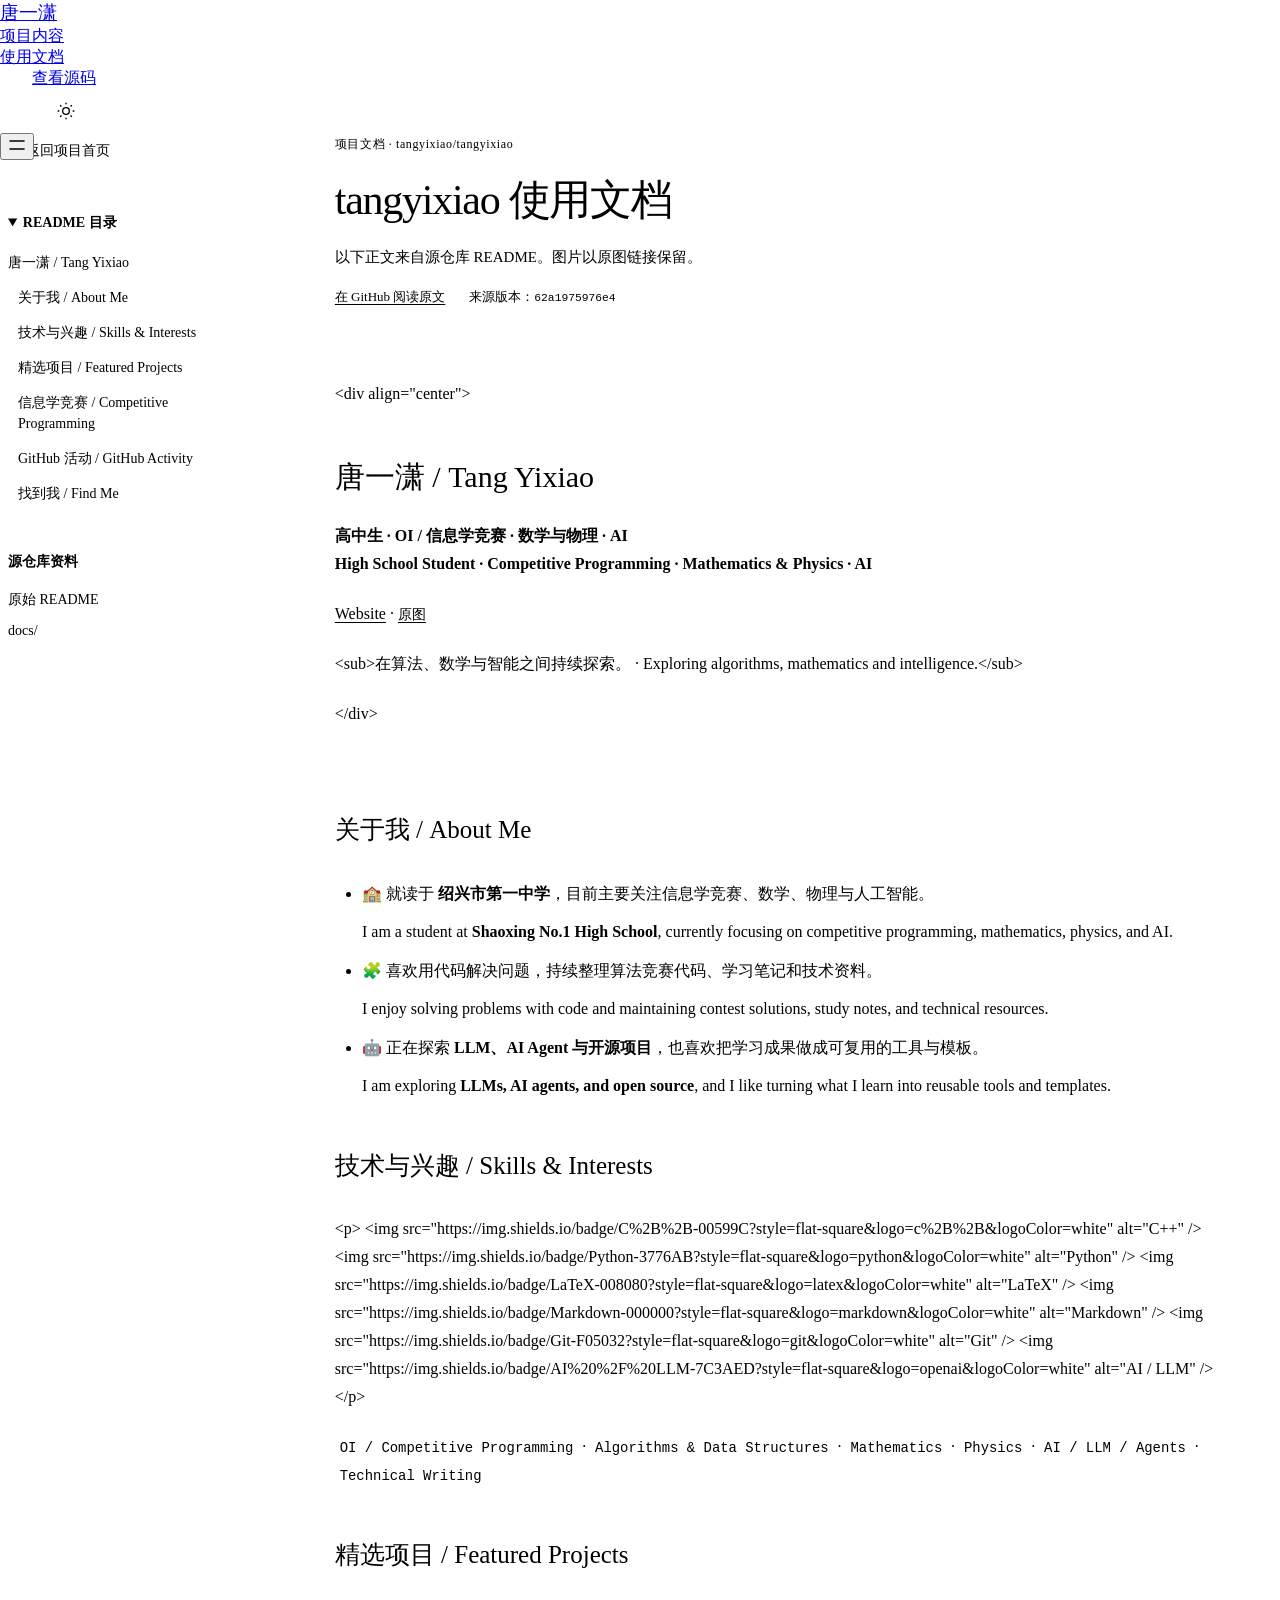
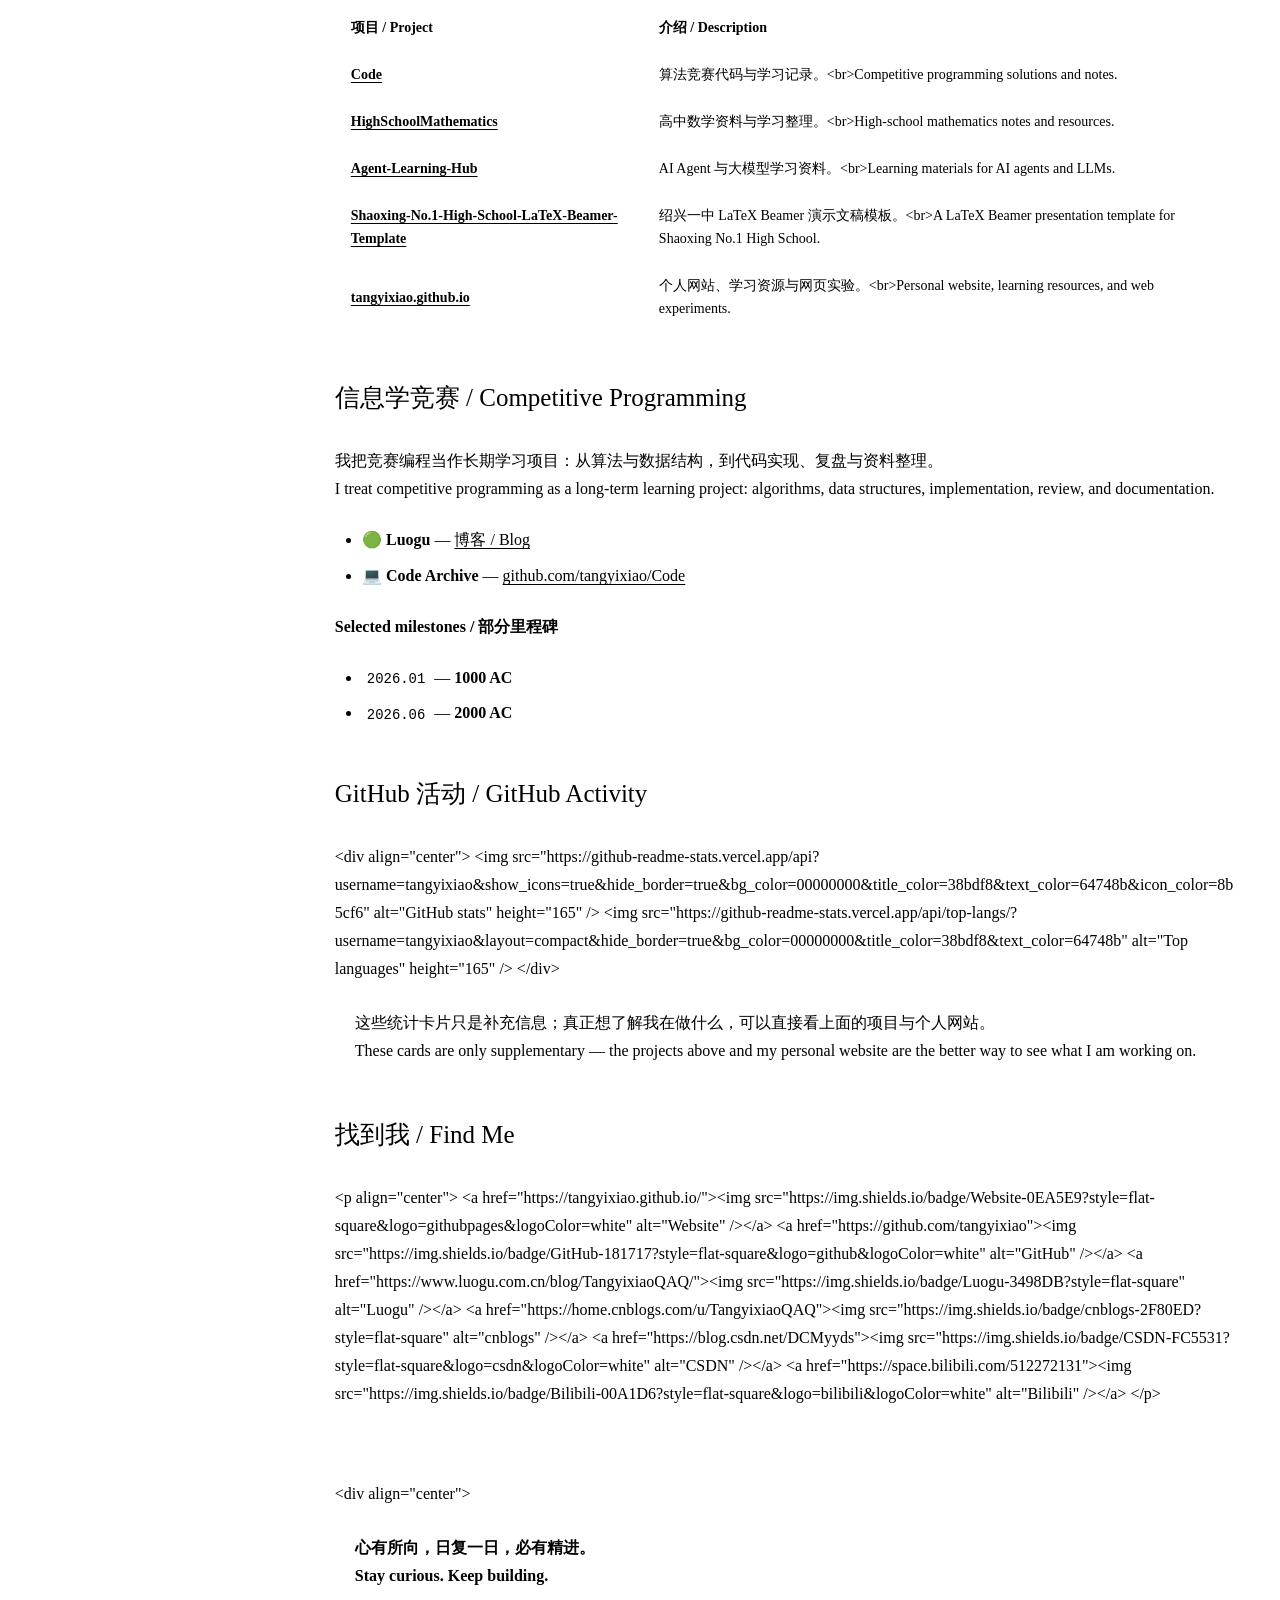
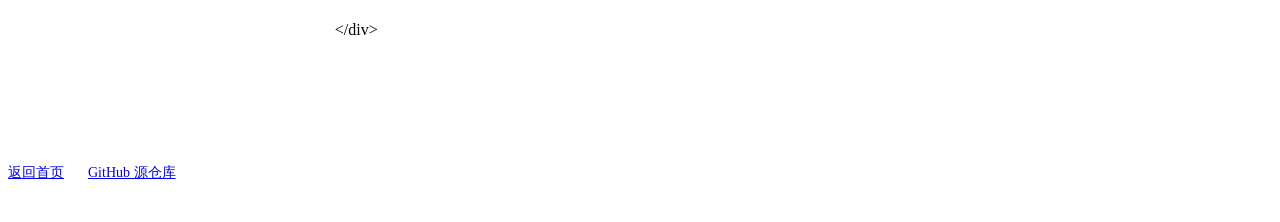
==== docs.html @ 453d4d49 "docs(pages): add project introduction website" ====
<!doctype html>
<html lang="zh-CN" data-project="tangyixiao" data-docs="true"><head>
<meta charset="utf-8"><meta name="viewport" content="width=device-width, initial-scale=1">
<title>tangyixiao · 使用文档</title><link rel="stylesheet" href="assets/system.css"><link rel="stylesheet" href="assets/ui/cards.css"><link rel="stylesheet" href="assets/motion/motion.css"><link rel="stylesheet" href="assets/layout/layout.css"><link rel="stylesheet" href="assets/page.css"><!-- <html lang="en" data-radius="sharp">; keep this <style> after the links: layout.css resets --ly-scale -->
<style>
:root {
  --p-bg: #fafaf8; --p-surface: #eeefea; --p-ink: #20241e; --p-muted: #57604f;
  --p-accent: #365b3b; --p-accent-ink: #fafaf8; --p-action: #365b3b; --p-action-ink: #fafaf8;
  --p-inv-bg: #20241e; --p-inv-surface: #2d302b; --p-inv-ink: #fafaf8; --p-inv-muted: #9fa19d;
  --p-inv-accent: #fafaf8; --p-inv-accent-ink: #20241e; --p-inv-action: #fafaf8; --p-inv-action-ink: #20241e;
  --font-display: "Host Grotesk", system-ui, sans-serif;
  --font-text: "Host Grotesk", system-ui, sans-serif;
  --font-mono: "JetBrains Mono", ui-monospace, "SFMono-Regular", Menlo, Consolas, monospace;
  --display-weight: 500;
  --display-tracking: -0.035em;
  --display-tracking-xl: -0.04em;
}
</style><style>html[data-theme="light"]{--p-bg:#fafaf8;--p-surface:#eeefea;--p-ink:#20241e;--p-muted:#57604f;--p-accent:#365b3b;--p-accent-ink:#ffffff;--p-action:#365b3b;--p-action-ink:#ffffff;color-scheme:light}html[data-theme="dark"]{--p-bg:#131517;--p-surface:#202427;--p-ink:#f0f1f2;--p-muted:#b5bbc1;--p-accent:#b0cea2;--p-accent-ink:#131517;--p-action:#b0cea2;--p-action-ink:#131517;color-scheme:dark}</style><script src="assets/theme.js"></script><link rel="icon" href="favicon.svg" type="image/svg+xml">
<link rel="stylesheet" href="assets/docs.css"></head><body class="docs-page">
<header class="nav"><div class="wrap nav__bar"><a class="skip-link" href="#docs-content">跳到正文</a><a class="nav__logo" href="index.html#top">唐一潇</a><nav class="nav__links" aria-label="章节导航"><div class="nav__item"><a class="nav__link" href="index.html#work">项目内容</a></div><div class="nav__item"><a class="nav__link" href="docs.html">使用文档</a></div></nav><div class="nav__actions"><a class="btn btn--primary" href="https://github.com/tangyixiao/tangyixiao">查看源码</a><button class="theme-toggle" type="button" data-theme-toggle aria-label="切换深浅色" aria-pressed="false"><svg width="20" height="20" viewBox="0 0 24 24" fill="none" stroke="currentColor" stroke-width="1.6" aria-hidden="true"><circle cx="12" cy="12" r="4"/><path d="M12 2v2m0 16v2M2 12h2m16 0h2M5 5l1.5 1.5m11 11L19 19M5 19l1.5-1.5m11-11L19 5"/></svg></button></div><button class="nav__toggle" type="button" aria-expanded="false" aria-label="菜单"><svg width="18" height="18" viewBox="0 0 18 18" aria-hidden="true"><path d="M2 5h14M2 13h14" stroke="currentColor" stroke-width="1.6" stroke-linecap="round"/></svg></button></div></header>
<main class="docs-shell wrap" id="top">
<aside class="docs-sidebar" aria-label="文档导航">
<a class="docs-home" href="index.html">← 返回项目首页</a>
<details class="docs-toc" open><summary>README 目录</summary><nav aria-label="README 目录"><ol><li class="docs-level-1"><a href="#唐一潇--tang-yixiao">唐一潇 / Tang Yixiao</a></li><li class="docs-level-2"><a href="#关于我--about-me">关于我 / About Me</a></li><li class="docs-level-2"><a href="#技术与兴趣--skills--interests">技术与兴趣 / Skills &amp; Interests</a></li><li class="docs-level-2"><a href="#精选项目--featured-projects">精选项目 / Featured Projects</a></li><li class="docs-level-2"><a href="#信息学竞赛--competitive-programming">信息学竞赛 / Competitive Programming</a></li><li class="docs-level-2"><a href="#github-活动--github-activity">GitHub 活动 / GitHub Activity</a></li><li class="docs-level-2"><a href="#找到我--find-me">找到我 / Find Me</a></li></ol></nav></details>
<div class="docs-resources"><p>源仓库资料</p><ul><li><a href="https://github.com/tangyixiao/tangyixiao/blob/62a1975976e41d07f0721334a83a3167dc2c7ba2/README.md">原始 README</a></li><li><a href="https://github.com/tangyixiao/tangyixiao/tree/62a1975976e41d07f0721334a83a3167dc2c7ba2/docs">docs/</a></li></ul></div>
</aside>
<div class="docs-main"><header class="docs-heading"><p class="docs-eyebrow">项目文档 · tangyixiao/tangyixiao</p>
<h1>tangyixiao 使用文档</h1><p>以下正文来自源仓库 README。图片以原图链接保留。</p>
<div class="docs-source"><a href="https://github.com/tangyixiao/tangyixiao/blob/62a1975976e41d07f0721334a83a3167dc2c7ba2/README.md">在 GitHub 阅读原文</a><span>来源版本：<code>62a1975976e4</code></span></div></header>
<article class="docs-markdown" id="docs-content" tabindex="-1"><p>&lt;div align=&quot;center&quot;&gt;</p>
<h1 id="唐一潇--tang-yixiao">唐一潇 / Tang Yixiao</h1>
<p><strong>高中生 · OI / 信息学竞赛 · 数学与物理 · AI</strong><br />
<strong>High School Student · Competitive Programming · Mathematics &amp; Physics · AI</strong></p>
<p><a href="https://tangyixiao.github.io/">Website</a> · <a class="docs-image-link" href="https://img.shields.io/badge/%E8%AE%BF%E9%97%AE%E4%B8%AA%E4%BA%BA%E4%B8%BB%E9%A1%B5_Visit_My_Website-0ea5e9?style=for-the-badge&amp;logo=githubpages&amp;logoColor=white">原图</a></p>
<p>&lt;sub&gt;在算法、数学与智能之间持续探索。 · Exploring algorithms, mathematics and intelligence.&lt;/sub&gt;</p>
<p>&lt;/div&gt;</p>
<hr />
<h2 id="关于我--about-me">关于我 / About Me</h2>
<ul>
<li>
<p>🏫 就读于 <strong>绍兴市第一中学</strong>，目前主要关注信息学竞赛、数学、物理与人工智能。</p>
<p>I am a student at <strong>Shaoxing No.1 High School</strong>, currently focusing on competitive programming, mathematics, physics, and AI.</p>
</li>
<li>
<p>🧩 喜欢用代码解决问题，持续整理算法竞赛代码、学习笔记和技术资料。</p>
<p>I enjoy solving problems with code and maintaining contest solutions, study notes, and technical resources.</p>
</li>
<li>
<p>🤖 正在探索 <strong>LLM、AI Agent 与开源项目</strong>，也喜欢把学习成果做成可复用的工具与模板。</p>
<p>I am exploring <strong>LLMs, AI agents, and open source</strong>, and I like turning what I learn into reusable tools and templates.</p>
</li>
</ul>
<h2 id="技术与兴趣--skills--interests">技术与兴趣 / Skills &amp; Interests</h2>
<p>&lt;p&gt;
&lt;img src=&quot;https://img.shields.io/badge/C%2B%2B-00599C?style=flat-square&amp;logo=c%2B%2B&amp;logoColor=white&quot; alt=&quot;C++&quot; /&gt;
&lt;img src=&quot;https://img.shields.io/badge/Python-3776AB?style=flat-square&amp;logo=python&amp;logoColor=white&quot; alt=&quot;Python&quot; /&gt;
&lt;img src=&quot;https://img.shields.io/badge/LaTeX-008080?style=flat-square&amp;logo=latex&amp;logoColor=white&quot; alt=&quot;LaTeX&quot; /&gt;
&lt;img src=&quot;https://img.shields.io/badge/Markdown-000000?style=flat-square&amp;logo=markdown&amp;logoColor=white&quot; alt=&quot;Markdown&quot; /&gt;
&lt;img src=&quot;https://img.shields.io/badge/Git-F05032?style=flat-square&amp;logo=git&amp;logoColor=white&quot; alt=&quot;Git&quot; /&gt;
&lt;img src=&quot;https://img.shields.io/badge/AI%20%2F%20LLM-7C3AED?style=flat-square&amp;logo=openai&amp;logoColor=white&quot; alt=&quot;AI / LLM&quot; /&gt;
&lt;/p&gt;</p>
<p><code>OI / Competitive Programming</code> · <code>Algorithms &amp; Data Structures</code> · <code>Mathematics</code> · <code>Physics</code> · <code>AI / LLM / Agents</code> · <code>Technical Writing</code></p>
<h2 id="精选项目--featured-projects">精选项目 / Featured Projects</h2>
<table>
<thead>
<tr>
<th>项目 / Project</th>
<th>介绍 / Description</th>
</tr>
</thead>
<tbody>
<tr>
<td><strong><a href="https://github.com/tangyixiao/Code">Code</a></strong></td>
<td>算法竞赛代码与学习记录。&lt;br&gt;Competitive programming solutions and notes.</td>
</tr>
<tr>
<td><strong><a href="https://github.com/tangyixiao/HighSchoolMathematics">HighSchoolMathematics</a></strong></td>
<td>高中数学资料与学习整理。&lt;br&gt;High-school mathematics notes and resources.</td>
</tr>
<tr>
<td><strong><a href="https://github.com/tangyixiao/Agent-Learning-Hub">Agent-Learning-Hub</a></strong></td>
<td>AI Agent 与大模型学习资料。&lt;br&gt;Learning materials for AI agents and LLMs.</td>
</tr>
<tr>
<td><strong><a href="https://github.com/tangyixiao/Shaoxing-No.1-High-School-LaTeX-Beamer-Template">Shaoxing-No.1-High-School-LaTeX-Beamer-Template</a></strong></td>
<td>绍兴一中 LaTeX Beamer 演示文稿模板。&lt;br&gt;A LaTeX Beamer presentation template for Shaoxing No.1 High School.</td>
</tr>
<tr>
<td><strong><a href="https://github.com/tangyixiao/tangyixiao.github.io">tangyixiao.github.io</a></strong></td>
<td>个人网站、学习资源与网页实验。&lt;br&gt;Personal website, learning resources, and web experiments.</td>
</tr>
</tbody>
</table>
<h2 id="信息学竞赛--competitive-programming">信息学竞赛 / Competitive Programming</h2>
<p>我把竞赛编程当作长期学习项目：从算法与数据结构，到代码实现、复盘与资料整理。<br />
I treat competitive programming as a long-term learning project: algorithms, data structures, implementation, review, and documentation.</p>
<ul>
<li>🟢 <strong>Luogu</strong> — <a href="https://www.luogu.com.cn/blog/TangyixiaoQAQ/">博客 / Blog</a></li>
<li>💻 <strong>Code Archive</strong> — <a href="https://github.com/tangyixiao/Code">github.com/tangyixiao/Code</a></li>
</ul>
<p><strong>Selected milestones / 部分里程碑</strong></p>
<ul>
<li><code>2026.01</code> — <strong>1000 AC</strong></li>
<li><code>2026.06</code> — <strong>2000 AC</strong></li>
</ul>
<h2 id="github-活动--github-activity">GitHub 活动 / GitHub Activity</h2>
<p>&lt;div align=&quot;center&quot;&gt;
&lt;img src=&quot;https://github-readme-stats.vercel.app/api?username=tangyixiao&amp;show_icons=true&amp;hide_border=true&amp;bg_color=00000000&amp;title_color=38bdf8&amp;text_color=64748b&amp;icon_color=8b5cf6&quot; alt=&quot;GitHub stats&quot; height=&quot;165&quot; /&gt;
&lt;img src=&quot;https://github-readme-stats.vercel.app/api/top-langs/?username=tangyixiao&amp;layout=compact&amp;hide_border=true&amp;bg_color=00000000&amp;title_color=38bdf8&amp;text_color=64748b&quot; alt=&quot;Top languages&quot; height=&quot;165&quot; /&gt;
&lt;/div&gt;</p>
<blockquote>
<p>这些统计卡片只是补充信息；真正想了解我在做什么，可以直接看上面的项目与个人网站。<br />
These cards are only supplementary — the projects above and my personal website are the better way to see what I am working on.</p>
</blockquote>
<h2 id="找到我--find-me">找到我 / Find Me</h2>
<p>&lt;p align=&quot;center&quot;&gt;
&lt;a href=&quot;https://tangyixiao.github.io/&quot;&gt;&lt;img src=&quot;https://img.shields.io/badge/Website-0EA5E9?style=flat-square&amp;logo=githubpages&amp;logoColor=white&quot; alt=&quot;Website&quot; /&gt;&lt;/a&gt;
&lt;a href=&quot;https://github.com/tangyixiao&quot;&gt;&lt;img src=&quot;https://img.shields.io/badge/GitHub-181717?style=flat-square&amp;logo=github&amp;logoColor=white&quot; alt=&quot;GitHub&quot; /&gt;&lt;/a&gt;
&lt;a href=&quot;https://www.luogu.com.cn/blog/TangyixiaoQAQ/&quot;&gt;&lt;img src=&quot;https://img.shields.io/badge/Luogu-3498DB?style=flat-square&quot; alt=&quot;Luogu&quot; /&gt;&lt;/a&gt;
&lt;a href=&quot;https://home.cnblogs.com/u/TangyixiaoQAQ&quot;&gt;&lt;img src=&quot;https://img.shields.io/badge/cnblogs-2F80ED?style=flat-square&quot; alt=&quot;cnblogs&quot; /&gt;&lt;/a&gt;
&lt;a href=&quot;https://blog.csdn.net/DCMyyds&quot;&gt;&lt;img src=&quot;https://img.shields.io/badge/CSDN-FC5531?style=flat-square&amp;logo=csdn&amp;logoColor=white&quot; alt=&quot;CSDN&quot; /&gt;&lt;/a&gt;
&lt;a href=&quot;https://space.bilibili.com/512272131&quot;&gt;&lt;img src=&quot;https://img.shields.io/badge/Bilibili-00A1D6?style=flat-square&amp;logo=bilibili&amp;logoColor=white&quot; alt=&quot;Bilibili&quot; /&gt;&lt;/a&gt;
&lt;/p&gt;</p>
<hr />
<p>&lt;div align=&quot;center&quot;&gt;</p>
<blockquote>
<p><strong>心有所向，日复一日，必有精进。</strong><br />
<strong>Stay curious. Keep building.</strong></p>
</blockquote>
<p>&lt;/div&gt;</p>
</article>
</div></main><footer class="docs-footer wrap"><a href="index.html">返回首页</a><a href="https://github.com/tangyixiao/tangyixiao">GitHub 源仓库</a></footer>
<script type="module" src="assets/system.js"></script></body></html>
---- assets/page.css ----
/* Page composition over the unmodified taste system. Source excerpts and photographs are the work. */
:root{--font-text:"Geist","PingFang SC","Microsoft YaHei",sans-serif;--font-display:"Geist","PingFang SC","Microsoft YaHei",sans-serif}
h1,h2,h3{font-weight:500;text-wrap:balance}h1{max-width:16ch}p{line-height:1.75}.nav__logo{font-size:19px;max-width:45%;overflow-wrap:anywhere}.nav__links{margin-left:auto}.nav__actions{margin-left:32px}.project-fact{margin-top:32px;font-size:14px;color:var(--muted)}
.hero__text{min-width:0}.hero__lead{max-width:40ch}.hero__media.material-media{background:none;border:0;box-shadow:none}.hero__media.material-media> *{width:100%;height:100%;display:block}.material-media .source-preview{height:100%;min-height:480px}.project-picture{display:block;overflow:hidden;width:100%;height:100%;background:var(--surface)}.project-picture img{width:100%;height:100%;object-fit:cover;display:block}.picture--contain img{object-fit:contain}.picture--contain{background:var(--surface)}
.material-stage{overflow:hidden;min-height:0}.material-stage>.project-picture{border-radius:0;background:transparent}.material-stage .picture--contain img{object-fit:contain}.source-preview{display:flex;flex-direction:column;border:1px solid var(--line);background:var(--surface);overflow:hidden;border-radius:var(--r-lg);color:var(--ink)}.source-path{font:500 14px/1.5 var(--font-mono);padding:20px 24px;border-bottom:1px solid var(--line);overflow-wrap:anywhere}.source-preview pre{margin:0;padding:28px 24px;overflow:auto;white-space:pre-wrap;overflow-wrap:anywhere;min-height:0;font:400 15px/1.85 var(--font-mono);color:var(--ink)}
.project-fact:empty{display:none}.statement-source{margin-top:48px;height:320px}.statement-source .source-preview{height:100%}.hero--statement h1{max-width:18ch}.hero--statement .hero__lead{max-width:62ch}.hero--statement .hero__in{max-width:none}
.hero__head{display:grid;grid-template-columns:minmax(0,7fr) minmax(0,4fr);gap:72px}.hero--product h1{font-size:clamp(42px,5vw,72px);max-width:18ch;letter-spacing:-.035em;line-height:1.1}.hero--product .hero__lead{margin-top:0}.hero--product .material-stage{height:100%;min-height:260px;margin-top:32px}.product-intro{align-self:start}.product-intro .project-fact{margin-top:24px}
.work-grid{display:grid;grid-template-columns:minmax(0,5fr) minmax(0,6fr);gap:calc(100% / 12 + 24px)}.feature-rows{margin:0;padding:0;list-style:none}.feature-rows li{padding:24px 0;border-bottom:1px solid var(--line)}.feature-rows li:first-child{padding-top:0}.feature-rows h3{font-size:24px;line-height:1.4;margin:0 0 12px}.feature-rows p{margin:0;font-size:16px;line-height:1.75}.work-material{min-width:0;min-height:400px}.usage-block{height:100%;background:var(--surface);padding:32px;border:1px solid var(--line);border-radius:var(--r-lg);display:flex;flex-direction:column;gap:24px;justify-content:center}.usage-block>p{font-size:20px;margin:0}.usage-block pre{font:400 16px/1.8 var(--font-mono);margin:0;white-space:pre-wrap;overflow-wrap:anywhere}.usage-block .link{align-self:flex-start}.supporting-pictures{display:grid;grid-template-columns:1fr;gap:24px;height:100%;max-height:480px}.supporting-pictures>.project-picture{min-height:0;max-height:228px}.supporting-pictures>.project-picture:only-child{max-height:480px}
.photo-pair{display:grid;grid-template-columns:1fr 1fr;gap:24px;height:calc(100% - 140px);min-height:300px;max-height:520px}.photo-pair a{display:block;overflow:hidden}.photo-pair img{width:100%;height:100%;object-fit:cover;display:block}.flag-field{display:grid;grid-template-columns:repeat(4,1fr);gap:48px;align-items:center;justify-items:center;width:100%;height:100%}.flag-field a{display:block;width:100%;overflow:hidden}.flag-field img{display:block;width:100%;height:auto;max-height:320px;object-fit:contain;image-rendering:auto}
.closing-head{display:grid;grid-template-columns:1fr auto;gap:24px 72px;align-content:start}.closing-head h2{grid-column:1;font-size:clamp(30px,3.4vw,48px);margin:0}.closing-head>p{grid-column:1;max-width:68ch;margin:0;font-size:17px}.closing-head>.btn{grid-column:2;grid-row:1/3;align-self:start}.closing-directory{display:flex;flex-direction:column;justify-content:flex-end;min-height:0}.footer.closing>.wrap{display:grid;grid-template-rows:1fr 1fr;gap:48px}.footer__grid{display:grid;grid-template-columns:1fr 1fr;gap:48px}.footer-name{font-size:32px;line-height:1.3;font-weight:500;margin:0 0 16px}.footer__grid p{font-size:16px}.resource-links{display:grid;grid-template-columns:1fr 1fr;gap:18px 32px;align-content:start}.resource-links .link{font-size:16px;overflow-wrap:anywhere;justify-self:start}.footer__legal{display:flex;align-items:baseline;flex-wrap:wrap;gap:24px;font-size:13px;border-top:1px solid var(--line);margin-top:48px;padding-top:24px}.credits summary{cursor:pointer}.credits ul{padding-left:16px}.credits a{overflow-wrap:anywhere}
html[data-project="OJ-NEXUS"] .source-preview,html[data-project="OJ-NEXUS"] .usage-block{border-radius:4px}html[data-project="OJ-NEXUS"] *{animation:none!important}
@media(min-width:640px) and (max-width:1023px){.work-grid{grid-template-columns:1fr;gap:32px}.feature-rows{display:grid;grid-template-columns:repeat(3,1fr);gap:24px}.feature-rows li{padding:0;border:0}.feature-rows h3{font-size:20px}.work-material{min-height:260px;height:300px}.hero__head{gap:32px}.material-media .source-preview{min-height:240px}.photo-pair{height:440px}.statement-source{height:300px}}
@media(max-width:639px){.nav__logo{font-size:16px;max-width:48%}.nav__actions{margin-left:auto}.nav__actions .btn{padding-inline:16px;font-size:14px}.hero--split h1,.hero--statement h1,.hero--product h1{font-size:clamp(30px,9vw,38px);line-height:1.15;max-width:18ch}.hero__lead{font-size:18px;line-height:1.65}.project-fact{margin-top:16px;font-size:13px}.hero__media.material-media{height:auto;min-height:0;flex:1}.material-media .source-preview{min-height:0;height:100%}.source-path{padding:12px 16px;font-size:13px}.source-preview pre{padding:16px;font-size:13px;line-height:1.7}.hero__head{display:block}.hero--product .hero__lead{margin-top:20px}.hero--product .material-stage{min-height:180px;margin-top:24px;flex:1}.hero--product .hero__in{display:flex;flex-direction:column}.hero--product .product-intro .project-fact{margin-top:16px}.work-grid{grid-template-columns:1fr;gap:32px}.feature-rows{display:block}.feature-rows li{padding:16px 0}.feature-rows h3{font-size:20px;margin-bottom:8px}.feature-rows p{font-size:16px}.work-material{min-height:220px;height:260px}.usage-block{padding:24px;gap:16px}.usage-block pre{font-size:14px}.photo-pair{grid-template-columns:1fr;gap:16px;height:calc(100% - 130px);max-height:none;min-height:0}.photo-pair a{min-height:180px}.flag-field{grid-template-columns:repeat(2,1fr);gap:24px}.flag-field img{max-height:140px}.statement-source{height:220px;margin-top:24px}.closing-head{display:flex;flex-direction:column;gap:24px}.closing-head>p{font-size:16px}.closing-head>.btn{align-self:stretch}.footer.closing>.wrap{grid-template-rows:auto 1fr;gap:48px}.footer__grid{grid-template-columns:1fr;gap:24px}.footer-name{font-size:28px}.resource-links{gap:16px}.footer__legal{margin-top:32px;gap:16px}.supporting-pictures{max-height:260px;grid-template-columns:1fr 1fr;gap:12px}.supporting-pictures>.project-picture{max-height:none}.photo-pair img{object-fit:cover}#work:has(.work-grid){--hm:2}#use{--hm:2}}
.skip-link{position:absolute;left:-10000px;top:auto;width:1px;height:1px;overflow:hidden}.skip-link:focus{left:var(--gutter);top:8px;width:auto;height:auto;background:var(--bg);padding:16px;z-index:20}.hero__head>:first-child{grid-column:1}.hero__head>.product-intro{grid-column:2}.hero--product .hero__stage.material-stage{border-radius:0}
@media(min-width:640px) and (max-width:1023px){.work-material{height:42vh;min-height:320px}.supporting-pictures{max-height:none}.supporting-pictures>.project-picture:only-child{max-height:none}.supporting-pictures>.project-picture{max-height:none;flex:1}.supporting-pictures{grid-template-rows:1fr 1fr}}
@media(max-width:639px){#work:has(.work-grid),#use{--hm:1}.nav__logo{max-width:53%;font-size:15px}.nav__actions{margin-left:auto}.nav__actions .btn{padding-inline:12px}.hero--product .hero__stage.material-stage{aspect-ratio:auto;flex:1}.hero__head>:first-child,.hero__head>.product-intro{grid-column:auto}}
.theme-toggle{height:44px;width:44px;display:grid;place-items:center;flex:0 0 44px;cursor:pointer;color:var(--ink);background:transparent;border:1px solid var(--line);border-radius:var(--r-btn);margin-left:12px;transition:background 180ms,transform 180ms}.theme-toggle:hover{background:var(--surface)}.theme-toggle:active{transform:translateY(1px)}.theme-toggle:focus-visible{outline:2px solid var(--accent);outline-offset:3px}
@media(min-width:1024px){.work-material{height:500px;min-height:500px}.work-material>.source-preview{height:100%}.hero--split h1{font-size:clamp(38px,4.5vw,64px)}}
@media(max-width:639px){.nav__logo{max-width:42%;font-size:14px}.nav__actions{margin-left:auto}.nav__toggle{margin-left:8px}.theme-toggle{margin-left:8px;width:36px;flex-basis:36px;height:40px}.nav__actions .btn{font-size:13px;padding-inline:10px}.nav__logo{line-height:1.3}.hero--product h1{font-size:32px}.source-path{line-height:1.6}}
@media(min-width:1024px){.hero__head{grid-template-columns:repeat(12,minmax(0,1fr));gap:24px;align-items:start}.hero__head>:first-child{grid-column:1/span 6}.hero__head>.product-intro{grid-column:7/span 6}.hero--product h1,.hero--split h1{font-size:60px}.work-grid{grid-template-columns:repeat(12,minmax(0,1fr));gap:24px}.feature-rows{grid-column:1/span 6;padding-right:48px}.work-material{grid-column:7/span 6}.work-grid .source-preview{height:100%}}
@media(min-width:640px) and (max-width:1023px){.hero__head{display:block}.product-intro{margin-top:24px}.product-intro .hero__lead{max-width:60ch}.hero--product h1{max-width:none}.hero__head .project-fact{margin-top:16px}.hero--product .hero__stage.material-stage{margin-top:24px}}
@media(max-width:639px){.work-material{height:236px;min-height:236px}.feature-rows h3{font-size:19px}.feature-rows li{padding:14px 0}.feature-rows p{line-height:1.65}}
@media(min-width:1024px){.work-material{height:min(500px,calc(100svh - 300px));min-height:0}.hero--product h1{font-size:clamp(40px,4.16vw,60px)}}
.work-material>.source-preview{height:100%}.source-preview pre{flex:1}.usage-block{justify-content:space-between}.supporting-pictures:has(>:only-child){grid-template-rows:1fr}
/* Real quoted source can contain arrays, Markdown brackets and the word placeholder.
   Keep kit diagnostics intact, but do not outline authentic source as unfinished page copy. */
.source-preview code[data-placeholder],.usage-block code[data-placeholder],.docs-markdown [data-placeholder]{outline:none}
.hero--product .hero__stage.material-stage{background:none}
.nav:not(.is-open) .nav__actions>.theme-toggle{display:grid}
@media(max-width:639px){.nav__logo{white-space:normal;max-width:40%;font-size:13px;line-height:1.35;min-width:0}.nav__bar{gap:8px}.nav__actions{gap:8px}.nav .nav__actions>.theme-toggle{margin-left:0}}
---- assets/docs.css ----
/* Long-form README layout. Shared palette and theme controls stay authoritative. */
html[data-docs]{scroll-padding-top:110px}
.docs-page{min-height:100vh;color:var(--ink);background:var(--bg)}
.docs-page>.nav{position:fixed;inset:0 0 auto;z-index:50;background:var(--bg);border-bottom:1px solid var(--line)}
.docs-page .nav__bar{min-height:76px}
.docs-page .nav__logo{max-width:48%}
.docs-page .docs-shell{display:grid;grid-template-columns:minmax(210px,250px) minmax(0,1fr);gap:clamp(36px,6vw,96px);padding-top:126px;padding-bottom:96px;align-items:start;min-height:0;height:auto}
.docs-sidebar{position:sticky;top:108px;min-width:0;max-height:calc(100vh - 132px);overflow:auto;scrollbar-width:thin;padding-right:12px;font-size:14px}
.docs-home{display:inline-block;font-size:14px;font-weight:500;color:var(--ink);text-decoration:none;padding-block:8px}
.docs-home:hover{color:var(--accent)}
.docs-toc{margin-top:24px;border-top:1px solid var(--line);padding-top:20px}
.docs-toc summary{font-weight:600;cursor:pointer;line-height:1.5}
.docs-toc ol,.docs-resources ul{list-style:none;padding:0;margin:16px 0 0}
.docs-toc li{margin:0 0 8px;line-height:1.5;overflow-wrap:anywhere}
.docs-toc .docs-level-2{padding-left:10px}.docs-toc .docs-level-3{padding-left:22px}
.docs-toc a,.docs-resources a{color:var(--muted);text-decoration:none;display:inline-block;padding-block:3px}
.docs-toc a:hover,.docs-resources a:hover{color:var(--ink);text-decoration:underline;text-underline-offset:4px}
.docs-resources{border-top:1px solid var(--line);margin-top:24px;padding-top:20px}
.docs-resources>p{margin:0;font-weight:600;line-height:1.5}.docs-resources li{margin-bottom:8px;overflow-wrap:anywhere}
.docs-main{min-width:0;max-width:900px}
.docs-heading{padding-bottom:32px;margin-bottom:40px;border-bottom:1px solid var(--line)}
.docs-eyebrow{font-size:12px;letter-spacing:.05em;color:var(--muted);overflow-wrap:anywhere;margin:0 0 20px}
.docs-heading h1{font-size:clamp(28px,3.4vw,42px);line-height:1.2;letter-spacing:-.03em;max-width:none;margin:0 0 20px;overflow-wrap:anywhere}
.docs-heading>p:not(.docs-eyebrow){font-size:15px;color:var(--muted);line-height:1.7;margin:0 0 16px}
.docs-source{display:flex;gap:12px 24px;flex-wrap:wrap;font-size:13px;line-height:1.6;color:var(--muted)}
.docs-source a,.docs-markdown a{color:var(--accent);text-decoration:underline;text-underline-offset:3px;overflow-wrap:anywhere}
.docs-markdown{font-size:16px;line-height:1.85;overflow-wrap:anywhere;min-width:0}
.docs-markdown>:first-child{margin-top:0}.docs-markdown>:last-child{margin-bottom:0}
.docs-markdown h1,.docs-markdown h2,.docs-markdown h3,.docs-markdown h4,.docs-markdown h5,.docs-markdown h6{max-width:none;scroll-margin-top:110px;line-height:1.4;text-wrap:initial}
.docs-markdown h1{font-size:30px;margin:48px 0 24px}.docs-markdown h2{font-size:25px;margin:48px 0 20px;padding-bottom:12px;border-bottom:1px solid var(--line)}
.docs-markdown h3{font-size:20px;margin:36px 0 16px}.docs-markdown h4,.docs-markdown h5,.docs-markdown h6{font-size:17px;margin:28px 0 14px}
.docs-markdown p,.docs-markdown ul,.docs-markdown ol,.docs-markdown blockquote,.docs-markdown pre,.docs-markdown table{margin:0 0 22px}
.docs-markdown ul,.docs-markdown ol{padding-left:1.7em}.docs-markdown li{margin-bottom:6px}.docs-markdown li>p{margin-bottom:10px}
.docs-markdown strong{font-weight:650}.docs-markdown hr{border:0;border-top:1px solid var(--line);margin:36px 0}
.docs-markdown blockquote{border-left:3px solid var(--line);padding:4px 0 4px 20px;color:var(--muted)}.docs-markdown blockquote>:last-child{margin-bottom:0}
.docs-markdown pre{background:var(--surface);border:1px solid var(--line);padding:20px 24px;max-width:100%;overflow:auto;border-radius:4px;white-space:pre;tab-size:4}
.docs-markdown code,.docs-source code{font-family:var(--font-mono,ui-monospace,Consolas,monospace);font-size:.87em}
.docs-markdown :not(pre)>code{background:var(--surface);padding:.12em .35em;border-radius:3px;box-decoration-break:clone}
.docs-markdown pre code{font-size:13px;line-height:1.8;white-space:pre;overflow-wrap:normal;color:var(--ink)}
.docs-markdown table{display:block;max-width:100%;overflow-x:auto;border-collapse:collapse;font-size:14px;line-height:1.65}
.docs-markdown th,.docs-markdown td{padding:12px 16px;border:1px solid var(--line);text-align:left;min-width:100px}
.docs-markdown th{font-weight:600;background:var(--surface)}.docs-markdown .docs-image-link{font-size:14px}
.docs-page .footer.closing,.docs-page .footer.closing>.wrap{height:auto;min-height:0;max-height:none;display:block}
.docs-page .footer.closing{padding-top:56px;padding-bottom:32px}.docs-page .closing-head{margin-bottom:48px}
.docs-footer{display:flex;gap:24px;padding-top:24px;padding-bottom:32px;border-top:1px solid var(--line);font-size:14px}
.docs-page :focus-visible{outline:2px solid var(--accent);outline-offset:4px}
@media(max-width:1023px){.docs-page .docs-shell{grid-template-columns:minmax(180px,210px) minmax(0,1fr);gap:32px}.docs-markdown{font-size:15px}}
@media(max-width:767px){.docs-page .nav__bar{min-height:68px}.docs-page .docs-shell{display:block;padding-top:100px;padding-bottom:56px}.docs-sidebar{position:static;max-height:none;overflow:visible;padding:0;margin-bottom:36px}.docs-toc{margin-top:16px;padding-top:16px}.docs-toc nav{max-height:260px;overflow:auto;padding-right:8px}.docs-resources{margin-top:16px;padding-top:16px}.docs-resources ul{display:flex;flex-wrap:wrap;gap:4px 20px;margin-top:8px}.docs-resources li{margin:0}.docs-heading{margin-bottom:28px;padding-bottom:24px}.docs-heading h1{font-size:29px}.docs-markdown h1{font-size:25px}.docs-markdown h2{font-size:22px;margin-top:36px}.docs-markdown h3{font-size:19px}.docs-markdown pre{padding:16px}.docs-markdown th,.docs-markdown td{padding:10px 12px}.docs-source{gap:8px 16px}}
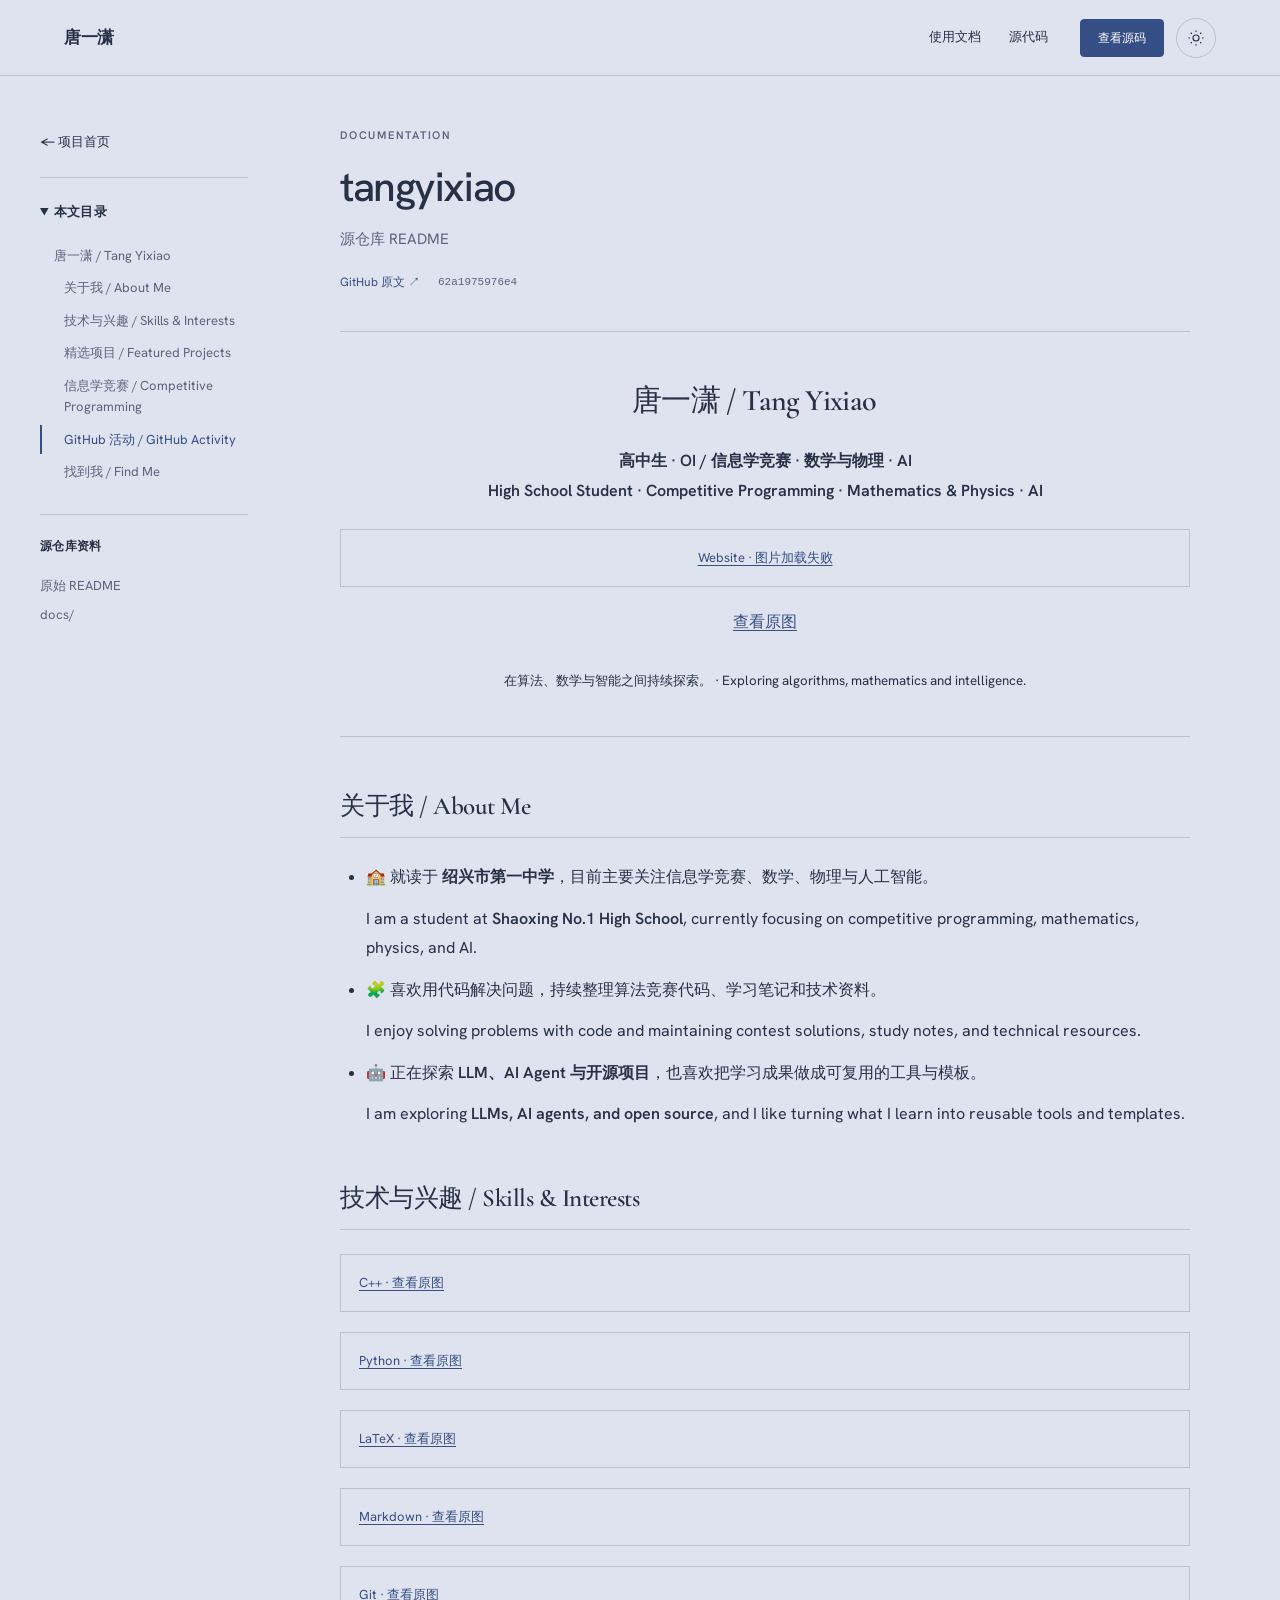
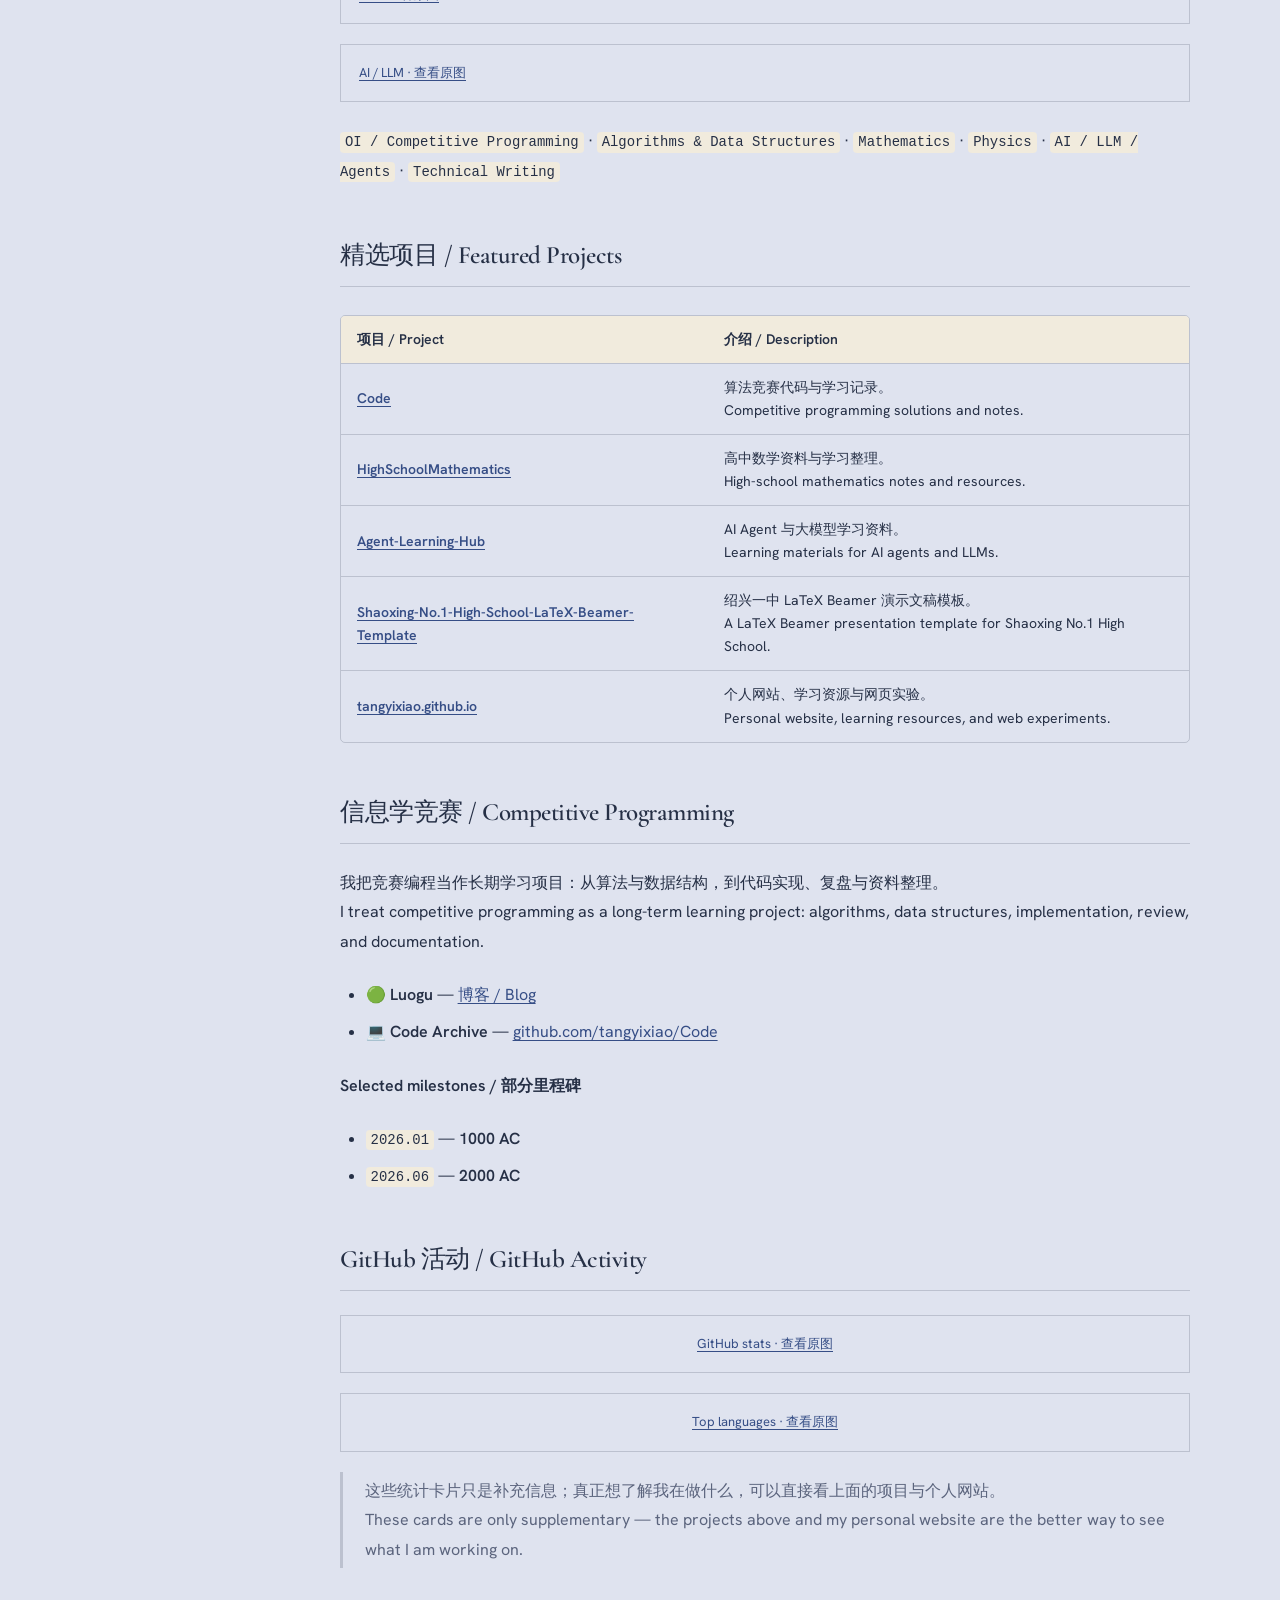
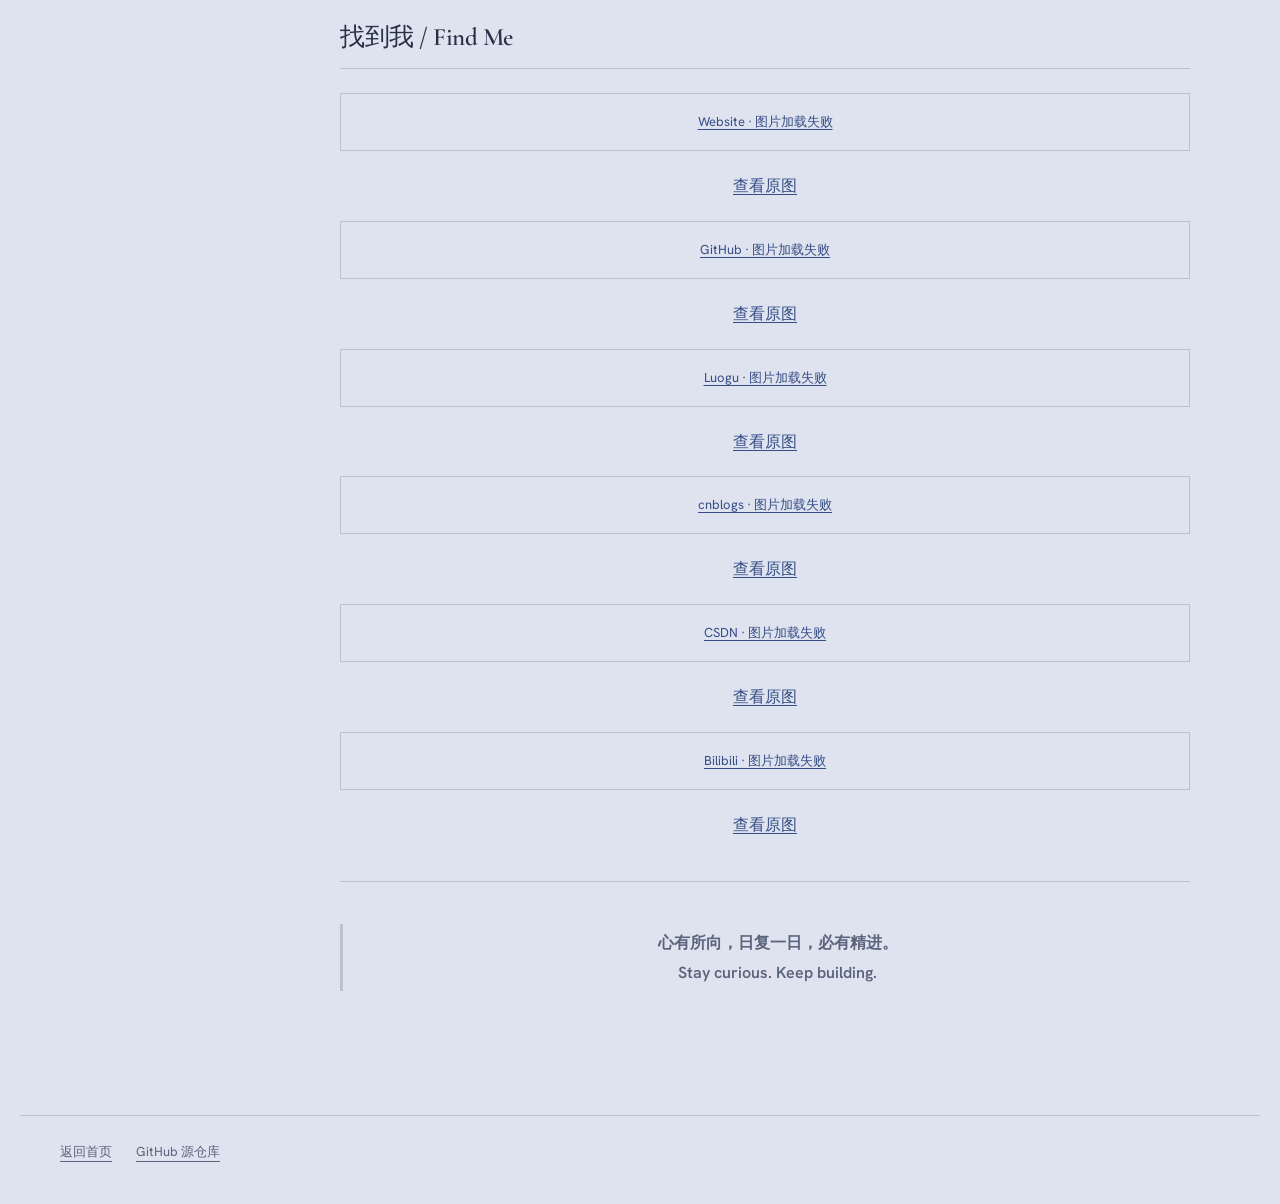
==== commit 5173c4f5: "docs(pages): polish source and mobile presentation" ====
--- a/docs.html
+++ b/docs.html
@@ -1,41 +1,21 @@
-<!doctype html>
-<html lang="zh-CN" data-project="tangyixiao" data-docs="true"><head>
-<meta charset="utf-8"><meta name="viewport" content="width=device-width, initial-scale=1">
-<title>tangyixiao · 使用文档</title><link rel="stylesheet" href="assets/system.css"><link rel="stylesheet" href="assets/ui/cards.css"><link rel="stylesheet" href="assets/motion/motion.css"><link rel="stylesheet" href="assets/layout/layout.css"><link rel="stylesheet" href="assets/page.css"><!-- <html lang="en" data-radius="sharp">; keep this <style> after the links: layout.css resets --ly-scale -->
-<style>
-:root {
-  --p-bg: #fafaf8; --p-surface: #eeefea; --p-ink: #20241e; --p-muted: #57604f;
-  --p-accent: #365b3b; --p-accent-ink: #fafaf8; --p-action: #365b3b; --p-action-ink: #fafaf8;
-  --p-inv-bg: #20241e; --p-inv-surface: #2d302b; --p-inv-ink: #fafaf8; --p-inv-muted: #9fa19d;
-  --p-inv-accent: #fafaf8; --p-inv-accent-ink: #20241e; --p-inv-action: #fafaf8; --p-inv-action-ink: #20241e;
-  --font-display: "Host Grotesk", system-ui, sans-serif;
-  --font-text: "Host Grotesk", system-ui, sans-serif;
-  --font-mono: "JetBrains Mono", ui-monospace, "SFMono-Regular", Menlo, Consolas, monospace;
-  --display-weight: 500;
-  --display-tracking: -0.035em;
-  --display-tracking-xl: -0.04em;
-}
-</style><style>html[data-theme="light"]{--p-bg:#fafaf8;--p-surface:#eeefea;--p-ink:#20241e;--p-muted:#57604f;--p-accent:#365b3b;--p-accent-ink:#ffffff;--p-action:#365b3b;--p-action-ink:#ffffff;color-scheme:light}html[data-theme="dark"]{--p-bg:#131517;--p-surface:#202427;--p-ink:#f0f1f2;--p-muted:#b5bbc1;--p-accent:#b0cea2;--p-accent-ink:#131517;--p-action:#b0cea2;--p-action-ink:#131517;color-scheme:dark}</style><script src="assets/theme.js"></script><link rel="icon" href="favicon.svg" type="image/svg+xml">
-<link rel="stylesheet" href="assets/docs.css"></head><body class="docs-page">
-<header class="nav"><div class="wrap nav__bar"><a class="skip-link" href="#docs-content">跳到正文</a><a class="nav__logo" href="index.html#top">唐一潇</a><nav class="nav__links" aria-label="章节导航"><div class="nav__item"><a class="nav__link" href="index.html#work">项目内容</a></div><div class="nav__item"><a class="nav__link" href="docs.html">使用文档</a></div></nav><div class="nav__actions"><a class="btn btn--primary" href="https://github.com/tangyixiao/tangyixiao">查看源码</a><button class="theme-toggle" type="button" data-theme-toggle aria-label="切换深浅色" aria-pressed="false"><svg width="20" height="20" viewBox="0 0 24 24" fill="none" stroke="currentColor" stroke-width="1.6" aria-hidden="true"><circle cx="12" cy="12" r="4"/><path d="M12 2v2m0 16v2M2 12h2m16 0h2M5 5l1.5 1.5m11 11L19 19M5 19l1.5-1.5m11-11L19 5"/></svg></button></div><button class="nav__toggle" type="button" aria-expanded="false" aria-label="菜单"><svg width="18" height="18" viewBox="0 0 18 18" aria-hidden="true"><path d="M2 5h14M2 13h14" stroke="currentColor" stroke-width="1.6" stroke-linecap="round"/></svg></button></div></header>
-<main class="docs-shell wrap" id="top">
-<aside class="docs-sidebar" aria-label="文档导航">
-<a class="docs-home" href="index.html">← 返回项目首页</a>
-<details class="docs-toc" open><summary>README 目录</summary><nav aria-label="README 目录"><ol><li class="docs-level-1"><a href="#唐一潇--tang-yixiao">唐一潇 / Tang Yixiao</a></li><li class="docs-level-2"><a href="#关于我--about-me">关于我 / About Me</a></li><li class="docs-level-2"><a href="#技术与兴趣--skills--interests">技术与兴趣 / Skills &amp; Interests</a></li><li class="docs-level-2"><a href="#精选项目--featured-projects">精选项目 / Featured Projects</a></li><li class="docs-level-2"><a href="#信息学竞赛--competitive-programming">信息学竞赛 / Competitive Programming</a></li><li class="docs-level-2"><a href="#github-活动--github-activity">GitHub 活动 / GitHub Activity</a></li><li class="docs-level-2"><a href="#找到我--find-me">找到我 / Find Me</a></li></ol></nav></details>
-<div class="docs-resources"><p>源仓库资料</p><ul><li><a href="https://github.com/tangyixiao/tangyixiao/blob/62a1975976e41d07f0721334a83a3167dc2c7ba2/README.md">原始 README</a></li><li><a href="https://github.com/tangyixiao/tangyixiao/tree/62a1975976e41d07f0721334a83a3167dc2c7ba2/docs">docs/</a></li></ul></div>
-</aside>
-<div class="docs-main"><header class="docs-heading"><p class="docs-eyebrow">项目文档 · tangyixiao/tangyixiao</p>
-<h1>tangyixiao 使用文档</h1><p>以下正文来自源仓库 README。图片以原图链接保留。</p>
-<div class="docs-source"><a href="https://github.com/tangyixiao/tangyixiao/blob/62a1975976e41d07f0721334a83a3167dc2c7ba2/README.md">在 GitHub 阅读原文</a><span>来源版本：<code>62a1975976e4</code></span></div></header>
-<article class="docs-markdown" id="docs-content" tabindex="-1"><p>&lt;div align=&quot;center&quot;&gt;</p>
-<h1 id="唐一潇--tang-yixiao">唐一潇 / Tang Yixiao</h1>
+<!doctype html><html lang="zh-CN" data-docs="v3" data-project="tangyixiao"><head>
+<meta charset="utf-8"><meta name="viewport" content="width=device-width,initial-scale=1">
+<title>tangyixiao · 文档</title><link rel="stylesheet" href="assets/fonts/fonts.css"><link rel="stylesheet" href="assets/fonts/display.css"><link rel="stylesheet" href="assets/site.css"><link rel="stylesheet" href="assets/docs-v3.css"><link rel="stylesheet" href="assets/polish.css"><style>:root{--font-body:"Hanken Grotesk","PingFang SC","Microsoft YaHei",sans-serif;--font-text:var(--font-body);--model-accent:var(--accent);--font-display:"Cormorant Garamond","Songti SC","SimSun",serif;--font-mono:"Geist Mono","SFMono-Regular",Consolas,monospace}html[data-theme="light"]{--bg:#DFE3EF;--surface:#F1EBDD;--ink:#263046;--muted:#5b647d;--accent:#364e86;--accent-ink:#FFFFFF;--line:color-mix(in srgb,#263046 19%,transparent);color-scheme:light}html[data-theme="dark"]{--bg:#171E2F;--surface:#252E45;--ink:#ECEBD9;--muted:#a5b0cb;--accent:#abc1ee;--accent-ink:#000000;--line:color-mix(in srgb,#ECEBD9 19%,transparent);color-scheme:dark}</style><script src="assets/theme.js"></script><link rel="stylesheet" href="assets/docs-v3.css"></head>
+<body class="docs-page"><header class="nav site-nav"><div class="wrap nav-inner"><a class="skip-link" href="#docs-content">跳到正文</a><a class="site-brand" href="index.html">唐一潇</a><nav class="site-links" aria-label="项目导航"><a href="docs.html">使用文档</a><a href="https://github.com/tangyixiao/tangyixiao">源代码</a></nav><div class="nav-controls"><a class="btn nav-cta" href="https://github.com/tangyixiao/tangyixiao">查看源码</a><button class="site-theme" type="button" data-theme-toggle aria-label="切换深浅色" aria-pressed="false"><svg width="18" height="18" viewBox="0 0 24 24" fill="none" stroke="currentColor" stroke-width="1.5" aria-hidden="true"><circle cx="12" cy="12" r="4"/><path d="M12 2v2m0 16v2M2 12h2m16 0h2M5 5l1.5 1.5m11 11L19 19M5 19l1.5-1.5m11-11L19 5"/></svg></button><button class="site-menu-toggle" data-menu-toggle type="button" aria-label="菜单" aria-expanded="false" aria-controls="site-drawer"><svg width="20" height="20" viewBox="0 0 20 20" fill="none" stroke="currentColor" stroke-width="1.4" aria-hidden="true"><path d="M3 6h14M3 14h14"/></svg></button></div></div><nav class="site-drawer" id="site-drawer" hidden><a href="index.html">项目首页</a><a href="docs.html">使用文档</a><a href="https://github.com/tangyixiao/tangyixiao">查看源码</a><p class="drawer-note">唐一潇</p></nav></header><div class="docs-shell" id="top">
+<aside class="docs-sidebar"><a class="docs-back" href="index.html">← 项目首页</a>
+<details class="docs-toc" open><summary>本文目录</summary><nav aria-label="文档目录"><ol><li class="docs-level-1"><a href="#唐一潇--tang-yixiao">唐一潇 / Tang Yixiao</a></li><li class="docs-level-2"><a href="#关于我--about-me">关于我 / About Me</a></li><li class="docs-level-2"><a href="#技术与兴趣--skills--interests">技术与兴趣 / Skills &amp; Interests</a></li><li class="docs-level-2"><a href="#精选项目--featured-projects">精选项目 / Featured Projects</a></li><li class="docs-level-2"><a href="#信息学竞赛--competitive-programming">信息学竞赛 / Competitive Programming</a></li><li class="docs-level-2"><a href="#github-活动--github-activity">GitHub 活动 / GitHub Activity</a></li><li class="docs-level-2"><a href="#找到我--find-me">找到我 / Find Me</a></li></ol></nav></details>
+<div class="docs-resources"><h2>源仓库资料</h2><ul><li><a href="https://github.com/tangyixiao/tangyixiao/blob/62a1975976e41d07f0721334a83a3167dc2c7ba2/README.md">原始 README</a></li><li><a href="https://github.com/tangyixiao/tangyixiao/tree/62a1975976e41d07f0721334a83a3167dc2c7ba2/docs">docs/</a></li></ul></div></aside>
+<main class="docs-main"><header class="docs-intro"><p class="docs-eyebrow">DOCUMENTATION</p>
+<h1>tangyixiao</h1><p>源仓库 README</p><div class="docs-source"><a href="https://github.com/tangyixiao/tangyixiao/blob/62a1975976e41d07f0721334a83a3167dc2c7ba2/README.md">GitHub 原文 ↗</a><code>62a1975976e4</code></div></header>
+<article class="docs-markdown" id="docs-content" tabindex="-1"><div class="docs-align-center">
+<h1 id="唐一潇--tang-yixiao">唐一潇 / Tang Yixiao<a class="docs-heading-anchor" href="#唐一潇--tang-yixiao" aria-label="此标题的固定链接">#</a></h1>
 <p><strong>高中生 · OI / 信息学竞赛 · 数学与物理 · AI</strong><br />
 <strong>High School Student · Competitive Programming · Mathematics &amp; Physics · AI</strong></p>
-<p><a href="https://tangyixiao.github.io/">Website</a> · <a class="docs-image-link" href="https://img.shields.io/badge/%E8%AE%BF%E9%97%AE%E4%B8%AA%E4%BA%BA%E4%B8%BB%E9%A1%B5_Visit_My_Website-0ea5e9?style=for-the-badge&amp;logo=githubpages&amp;logoColor=white">原图</a></p>
-<p>&lt;sub&gt;在算法、数学与智能之间持续探索。 · Exploring algorithms, mathematics and intelligence.&lt;/sub&gt;</p>
-<p>&lt;/div&gt;</p>
+<p><a href="https://tangyixiao.github.io/"><img class="docs-image" src="https://img.shields.io/badge/%E8%AE%BF%E9%97%AE%E4%B8%AA%E4%BA%BA%E4%B8%BB%E9%A1%B5_Visit_My_Website-0ea5e9?style=for-the-badge&amp;logo=githubpages&amp;logoColor=white" alt="Website" title="" data-original="https://img.shields.io/badge/%E8%AE%BF%E9%97%AE%E4%B8%AA%E4%BA%BA%E4%B8%BB%E9%A1%B5_Visit_My_Website-0ea5e9?style=for-the-badge&amp;logo=githubpages&amp;logoColor=white" loading="lazy" decoding="async" referrerpolicy="no-referrer"></a></p>
+<p><sub>在算法、数学与智能之间持续探索。 · Exploring algorithms, mathematics and intelligence.</sub></p>
+</div>
 <hr />
-<h2 id="关于我--about-me">关于我 / About Me</h2>
+<h2 id="关于我--about-me">关于我 / About Me<a class="docs-heading-anchor" href="#关于我--about-me" aria-label="此标题的固定链接">#</a></h2>
 <ul>
 <li>
 <p>🏫 就读于 <strong>绍兴市第一中学</strong>，目前主要关注信息学竞赛、数学、物理与人工智能。</p>
@@ -50,18 +30,18 @@
 <p>I am exploring <strong>LLMs, AI agents, and open source</strong>, and I like turning what I learn into reusable tools and templates.</p>
 </li>
 </ul>
-<h2 id="技术与兴趣--skills--interests">技术与兴趣 / Skills &amp; Interests</h2>
-<p>&lt;p&gt;
-&lt;img src=&quot;https://img.shields.io/badge/C%2B%2B-00599C?style=flat-square&amp;logo=c%2B%2B&amp;logoColor=white&quot; alt=&quot;C++&quot; /&gt;
-&lt;img src=&quot;https://img.shields.io/badge/Python-3776AB?style=flat-square&amp;logo=python&amp;logoColor=white&quot; alt=&quot;Python&quot; /&gt;
-&lt;img src=&quot;https://img.shields.io/badge/LaTeX-008080?style=flat-square&amp;logo=latex&amp;logoColor=white&quot; alt=&quot;LaTeX&quot; /&gt;
-&lt;img src=&quot;https://img.shields.io/badge/Markdown-000000?style=flat-square&amp;logo=markdown&amp;logoColor=white&quot; alt=&quot;Markdown&quot; /&gt;
-&lt;img src=&quot;https://img.shields.io/badge/Git-F05032?style=flat-square&amp;logo=git&amp;logoColor=white&quot; alt=&quot;Git&quot; /&gt;
-&lt;img src=&quot;https://img.shields.io/badge/AI%20%2F%20LLM-7C3AED?style=flat-square&amp;logo=openai&amp;logoColor=white&quot; alt=&quot;AI / LLM&quot; /&gt;
-&lt;/p&gt;</p>
+<h2 id="技术与兴趣--skills--interests">技术与兴趣 / Skills &amp; Interests<a class="docs-heading-anchor" href="#技术与兴趣--skills--interests" aria-label="此标题的固定链接">#</a></h2>
+<p>
+  <img class="docs-image" src="https://img.shields.io/badge/C%2B%2B-00599C?style=flat-square&amp;logo=c%2B%2B&amp;logoColor=white" alt="C++" title="" data-original="https://img.shields.io/badge/C%2B%2B-00599C?style=flat-square&amp;logo=c%2B%2B&amp;logoColor=white" loading="lazy" decoding="async" referrerpolicy="no-referrer">
+  <img class="docs-image" src="https://img.shields.io/badge/Python-3776AB?style=flat-square&amp;logo=python&amp;logoColor=white" alt="Python" title="" data-original="https://img.shields.io/badge/Python-3776AB?style=flat-square&amp;logo=python&amp;logoColor=white" loading="lazy" decoding="async" referrerpolicy="no-referrer">
+  <img class="docs-image" src="https://img.shields.io/badge/LaTeX-008080?style=flat-square&amp;logo=latex&amp;logoColor=white" alt="LaTeX" title="" data-original="https://img.shields.io/badge/LaTeX-008080?style=flat-square&amp;logo=latex&amp;logoColor=white" loading="lazy" decoding="async" referrerpolicy="no-referrer">
+  <img class="docs-image" src="https://img.shields.io/badge/Markdown-000000?style=flat-square&amp;logo=markdown&amp;logoColor=white" alt="Markdown" title="" data-original="https://img.shields.io/badge/Markdown-000000?style=flat-square&amp;logo=markdown&amp;logoColor=white" loading="lazy" decoding="async" referrerpolicy="no-referrer">
+  <img class="docs-image" src="https://img.shields.io/badge/Git-F05032?style=flat-square&amp;logo=git&amp;logoColor=white" alt="Git" title="" data-original="https://img.shields.io/badge/Git-F05032?style=flat-square&amp;logo=git&amp;logoColor=white" loading="lazy" decoding="async" referrerpolicy="no-referrer">
+  <img class="docs-image" src="https://img.shields.io/badge/AI%20%2F%20LLM-7C3AED?style=flat-square&amp;logo=openai&amp;logoColor=white" alt="AI / LLM" title="" data-original="https://img.shields.io/badge/AI%20%2F%20LLM-7C3AED?style=flat-square&amp;logo=openai&amp;logoColor=white" loading="lazy" decoding="async" referrerpolicy="no-referrer">
+</p>
 <p><code>OI / Competitive Programming</code> · <code>Algorithms &amp; Data Structures</code> · <code>Mathematics</code> · <code>Physics</code> · <code>AI / LLM / Agents</code> · <code>Technical Writing</code></p>
-<h2 id="精选项目--featured-projects">精选项目 / Featured Projects</h2>
-<table>
+<h2 id="精选项目--featured-projects">精选项目 / Featured Projects<a class="docs-heading-anchor" href="#精选项目--featured-projects" aria-label="此标题的固定链接">#</a></h2>
+<div class="docs-table-wrap" role="region" aria-label="表格，可横向滚动" tabindex="0"><table>
 <thead>
 <tr>
 <th>项目 / Project</th>
@@ -71,27 +51,27 @@
 <tbody>
 <tr>
 <td><strong><a href="https://github.com/tangyixiao/Code">Code</a></strong></td>
-<td>算法竞赛代码与学习记录。&lt;br&gt;Competitive programming solutions and notes.</td>
+<td>算法竞赛代码与学习记录。<br>Competitive programming solutions and notes.</td>
 </tr>
 <tr>
 <td><strong><a href="https://github.com/tangyixiao/HighSchoolMathematics">HighSchoolMathematics</a></strong></td>
-<td>高中数学资料与学习整理。&lt;br&gt;High-school mathematics notes and resources.</td>
+<td>高中数学资料与学习整理。<br>High-school mathematics notes and resources.</td>
 </tr>
 <tr>
 <td><strong><a href="https://github.com/tangyixiao/Agent-Learning-Hub">Agent-Learning-Hub</a></strong></td>
-<td>AI Agent 与大模型学习资料。&lt;br&gt;Learning materials for AI agents and LLMs.</td>
+<td>AI Agent 与大模型学习资料。<br>Learning materials for AI agents and LLMs.</td>
 </tr>
 <tr>
 <td><strong><a href="https://github.com/tangyixiao/Shaoxing-No.1-High-School-LaTeX-Beamer-Template">Shaoxing-No.1-High-School-LaTeX-Beamer-Template</a></strong></td>
-<td>绍兴一中 LaTeX Beamer 演示文稿模板。&lt;br&gt;A LaTeX Beamer presentation template for Shaoxing No.1 High School.</td>
+<td>绍兴一中 LaTeX Beamer 演示文稿模板。<br>A LaTeX Beamer presentation template for Shaoxing No.1 High School.</td>
 </tr>
 <tr>
 <td><strong><a href="https://github.com/tangyixiao/tangyixiao.github.io">tangyixiao.github.io</a></strong></td>
-<td>个人网站、学习资源与网页实验。&lt;br&gt;Personal website, learning resources, and web experiments.</td>
+<td>个人网站、学习资源与网页实验。<br>Personal website, learning resources, and web experiments.</td>
 </tr>
 </tbody>
-</table>
-<h2 id="信息学竞赛--competitive-programming">信息学竞赛 / Competitive Programming</h2>
+</table></div>
+<h2 id="信息学竞赛--competitive-programming">信息学竞赛 / Competitive Programming<a class="docs-heading-anchor" href="#信息学竞赛--competitive-programming" aria-label="此标题的固定链接">#</a></h2>
 <p>我把竞赛编程当作长期学习项目：从算法与数据结构，到代码实现、复盘与资料整理。<br />
 I treat competitive programming as a long-term learning project: algorithms, data structures, implementation, review, and documentation.</p>
 <ul>
@@ -103,31 +83,30 @@
 <li><code>2026.01</code> — <strong>1000 AC</strong></li>
 <li><code>2026.06</code> — <strong>2000 AC</strong></li>
 </ul>
-<h2 id="github-活动--github-activity">GitHub 活动 / GitHub Activity</h2>
-<p>&lt;div align=&quot;center&quot;&gt;
-&lt;img src=&quot;https://github-readme-stats.vercel.app/api?username=tangyixiao&amp;show_icons=true&amp;hide_border=true&amp;bg_color=00000000&amp;title_color=38bdf8&amp;text_color=64748b&amp;icon_color=8b5cf6&quot; alt=&quot;GitHub stats&quot; height=&quot;165&quot; /&gt;
-&lt;img src=&quot;https://github-readme-stats.vercel.app/api/top-langs/?username=tangyixiao&amp;layout=compact&amp;hide_border=true&amp;bg_color=00000000&amp;title_color=38bdf8&amp;text_color=64748b&quot; alt=&quot;Top languages&quot; height=&quot;165&quot; /&gt;
-&lt;/div&gt;</p>
+<h2 id="github-活动--github-activity">GitHub 活动 / GitHub Activity<a class="docs-heading-anchor" href="#github-活动--github-activity" aria-label="此标题的固定链接">#</a></h2>
+<div class="docs-align-center">
+  <img class="docs-image" src="https://github-readme-stats.vercel.app/api?username=tangyixiao&amp;show_icons=true&amp;hide_border=true&amp;bg_color=00000000&amp;title_color=38bdf8&amp;text_color=64748b&amp;icon_color=8b5cf6" alt="GitHub stats" title="" data-original="https://github-readme-stats.vercel.app/api?username=tangyixiao&amp;show_icons=true&amp;hide_border=true&amp;bg_color=00000000&amp;title_color=38bdf8&amp;text_color=64748b&amp;icon_color=8b5cf6" loading="lazy" decoding="async" referrerpolicy="no-referrer">
+  <img class="docs-image" src="https://github-readme-stats.vercel.app/api/top-langs/?username=tangyixiao&amp;layout=compact&amp;hide_border=true&amp;bg_color=00000000&amp;title_color=38bdf8&amp;text_color=64748b" alt="Top languages" title="" data-original="https://github-readme-stats.vercel.app/api/top-langs/?username=tangyixiao&amp;layout=compact&amp;hide_border=true&amp;bg_color=00000000&amp;title_color=38bdf8&amp;text_color=64748b" loading="lazy" decoding="async" referrerpolicy="no-referrer">
+</div>
 <blockquote>
 <p>这些统计卡片只是补充信息；真正想了解我在做什么，可以直接看上面的项目与个人网站。<br />
 These cards are only supplementary — the projects above and my personal website are the better way to see what I am working on.</p>
 </blockquote>
-<h2 id="找到我--find-me">找到我 / Find Me</h2>
-<p>&lt;p align=&quot;center&quot;&gt;
-&lt;a href=&quot;https://tangyixiao.github.io/&quot;&gt;&lt;img src=&quot;https://img.shields.io/badge/Website-0EA5E9?style=flat-square&amp;logo=githubpages&amp;logoColor=white&quot; alt=&quot;Website&quot; /&gt;&lt;/a&gt;
-&lt;a href=&quot;https://github.com/tangyixiao&quot;&gt;&lt;img src=&quot;https://img.shields.io/badge/GitHub-181717?style=flat-square&amp;logo=github&amp;logoColor=white&quot; alt=&quot;GitHub&quot; /&gt;&lt;/a&gt;
-&lt;a href=&quot;https://www.luogu.com.cn/blog/TangyixiaoQAQ/&quot;&gt;&lt;img src=&quot;https://img.shields.io/badge/Luogu-3498DB?style=flat-square&quot; alt=&quot;Luogu&quot; /&gt;&lt;/a&gt;
-&lt;a href=&quot;https://home.cnblogs.com/u/TangyixiaoQAQ&quot;&gt;&lt;img src=&quot;https://img.shields.io/badge/cnblogs-2F80ED?style=flat-square&quot; alt=&quot;cnblogs&quot; /&gt;&lt;/a&gt;
-&lt;a href=&quot;https://blog.csdn.net/DCMyyds&quot;&gt;&lt;img src=&quot;https://img.shields.io/badge/CSDN-FC5531?style=flat-square&amp;logo=csdn&amp;logoColor=white&quot; alt=&quot;CSDN&quot; /&gt;&lt;/a&gt;
-&lt;a href=&quot;https://space.bilibili.com/512272131&quot;&gt;&lt;img src=&quot;https://img.shields.io/badge/Bilibili-00A1D6?style=flat-square&amp;logo=bilibili&amp;logoColor=white&quot; alt=&quot;Bilibili&quot; /&gt;&lt;/a&gt;
-&lt;/p&gt;</p>
+<h2 id="找到我--find-me">找到我 / Find Me<a class="docs-heading-anchor" href="#找到我--find-me" aria-label="此标题的固定链接">#</a></h2>
+<p class="docs-align-center">
+  <a href="https://tangyixiao.github.io/"><img class="docs-image" src="https://img.shields.io/badge/Website-0EA5E9?style=flat-square&amp;logo=githubpages&amp;logoColor=white" alt="Website" title="" data-original="https://img.shields.io/badge/Website-0EA5E9?style=flat-square&amp;logo=githubpages&amp;logoColor=white" loading="lazy" decoding="async" referrerpolicy="no-referrer"></a>
+  <a href="https://github.com/tangyixiao"><img class="docs-image" src="https://img.shields.io/badge/GitHub-181717?style=flat-square&amp;logo=github&amp;logoColor=white" alt="GitHub" title="" data-original="https://img.shields.io/badge/GitHub-181717?style=flat-square&amp;logo=github&amp;logoColor=white" loading="lazy" decoding="async" referrerpolicy="no-referrer"></a>
+  <a href="https://www.luogu.com.cn/blog/TangyixiaoQAQ/"><img class="docs-image" src="https://img.shields.io/badge/Luogu-3498DB?style=flat-square" alt="Luogu" title="" data-original="https://img.shields.io/badge/Luogu-3498DB?style=flat-square" loading="lazy" decoding="async" referrerpolicy="no-referrer"></a>
+  <a href="https://home.cnblogs.com/u/TangyixiaoQAQ"><img class="docs-image" src="https://img.shields.io/badge/cnblogs-2F80ED?style=flat-square" alt="cnblogs" title="" data-original="https://img.shields.io/badge/cnblogs-2F80ED?style=flat-square" loading="lazy" decoding="async" referrerpolicy="no-referrer"></a>
+  <a href="https://blog.csdn.net/DCMyyds"><img class="docs-image" src="https://img.shields.io/badge/CSDN-FC5531?style=flat-square&amp;logo=csdn&amp;logoColor=white" alt="CSDN" title="" data-original="https://img.shields.io/badge/CSDN-FC5531?style=flat-square&amp;logo=csdn&amp;logoColor=white" loading="lazy" decoding="async" referrerpolicy="no-referrer"></a>
+  <a href="https://space.bilibili.com/512272131"><img class="docs-image" src="https://img.shields.io/badge/Bilibili-00A1D6?style=flat-square&amp;logo=bilibili&amp;logoColor=white" alt="Bilibili" title="" data-original="https://img.shields.io/badge/Bilibili-00A1D6?style=flat-square&amp;logo=bilibili&amp;logoColor=white" loading="lazy" decoding="async" referrerpolicy="no-referrer"></a>
+</p>
 <hr />
-<p>&lt;div align=&quot;center&quot;&gt;</p>
+<div class="docs-align-center">
 <blockquote>
 <p><strong>心有所向，日复一日，必有精进。</strong><br />
 <strong>Stay curious. Keep building.</strong></p>
 </blockquote>
-<p>&lt;/div&gt;</p>
+</div>
 </article>
-</div></main><footer class="docs-footer wrap"><a href="index.html">返回首页</a><a href="https://github.com/tangyixiao/tangyixiao">GitHub 源仓库</a></footer>
-<script type="module" src="assets/system.js"></script></body></html>+</main></div><footer class="docs-footer"><a href="index.html">返回首页</a><a href="https://github.com/tangyixiao/tangyixiao">GitHub 源仓库</a></footer><script src="assets/docs-v3.js" defer></script><script src="assets/site.js" defer></script></body></html>
--- a/assets/fonts/fonts.css
+++ b/assets/fonts/fonts.css
@@ -0,0 +1,49 @@
+@font-face {
+  font-family: 'Hanken Grotesk';
+  font-style: normal;
+  font-weight: 400;
+  font-display: swap;
+  src: url(cf4b8930b864b433.woff2) format('truetype');
+}
+@font-face {
+  font-family: 'Hanken Grotesk';
+  font-style: normal;
+  font-weight: 500;
+  font-display: swap;
+  src: url(bac34dd4b9537444.woff2) format('truetype');
+}
+@font-face {
+  font-family: 'Hanken Grotesk';
+  font-style: normal;
+  font-weight: 600;
+  font-display: swap;
+  src: url(0b905a4fc43ece05.woff2) format('truetype');
+}
+@font-face {
+  font-family: 'Newsreader';
+  font-style: normal;
+  font-weight: 400;
+  font-display: swap;
+  src: url(d6c65600eb0149bc.woff2) format('truetype');
+}
+@font-face {
+  font-family: 'Newsreader';
+  font-style: normal;
+  font-weight: 500;
+  font-display: swap;
+  src: url(3208926ba69d6886.woff2) format('truetype');
+}
+@font-face {
+  font-family: 'Newsreader';
+  font-style: normal;
+  font-weight: 600;
+  font-display: swap;
+  src: url(151ae355673a2936.woff2) format('truetype');
+}
+@font-face {
+  font-family: 'Newsreader';
+  font-style: normal;
+  font-weight: 700;
+  font-display: swap;
+  src: url(33e1f2853df3544d.woff2) format('truetype');
+}
--- a/assets/fonts/display.css
+++ b/assets/fonts/display.css
@@ -0,0 +1,14 @@
+@font-face {
+  font-family: 'Cormorant Garamond';
+  font-style: normal;
+  font-weight: 400;
+  font-display: swap;
+  src: url(bb8f3c3b0ca40380.woff2) format('truetype');
+}
+@font-face {
+  font-family: 'Cormorant Garamond';
+  font-style: normal;
+  font-weight: 600;
+  font-display: swap;
+  src: url(705776b6237d1fd4.woff2) format('truetype');
+}
--- a/assets/site.css
+++ b/assets/site.css
@@ -0,0 +1,26 @@
+/* Shared accessibility and reading primitives. Project compositions are separate. */
+*{box-sizing:border-box}html{scroll-behavior:smooth;scroll-padding-top:90px}body{margin:0;background:var(--bg);color:var(--ink);font:400 16px/1.75 var(--font-body);-webkit-font-smoothing:antialiased}a{color:inherit;text-decoration-thickness:1px;text-underline-offset:5px}button,input{font:inherit}button,a{-webkit-tap-highlight-color:transparent}button{cursor:pointer}button:focus-visible,a:focus-visible,input:focus-visible{outline:3px solid var(--accent);outline-offset:4px}img{display:block;max-width:100%;height:auto}p{margin:0 0 1em}h1,h2,h3{line-height:1.18;font-weight:500;margin:0;text-wrap:balance}h1,h2{font-family:var(--font-display)}h1{letter-spacing:-.055em}h2{font-size:clamp(30px,4vw,54px);letter-spacing:-.035em}h3{font-size:21px}ul{padding-left:1.2em}.wrap{max-width:1440px;margin:auto;padding:0 64px}.eyebrow{font:500 12px/1.5 var(--font-mono);letter-spacing:.12em;text-transform:uppercase;color:var(--accent)}.lede{font-size:clamp(17px,1.7vw,22px);line-height:1.75;color:var(--muted);max-width:42em}.kicker{display:inline-flex;gap:12px;align-items:center;font:500 12px/1.6 var(--font-mono);letter-spacing:.06em}.kicker:before{content:"";width:7px;height:7px;border-radius:50%;background:var(--accent)}.btn{display:inline-flex;justify-content:center;align-items:center;gap:14px;min-height:48px;padding:12px 24px;border:1px solid var(--accent);background:var(--accent);color:var(--accent-ink);text-decoration:none;border-radius:4px;font:500 14px/1.5 var(--font-body);transition:transform .18s,filter .18s}.btn:hover{transform:translateY(-2px);filter:brightness(1.08)}.btn:active{transform:translateY(1px)}.btn.secondary{background:transparent;color:var(--ink);border-color:var(--line)}.actions{display:flex;flex-wrap:wrap;align-items:center;gap:14px;margin-top:32px}.text-link{font-size:14px;color:var(--muted)}.section{padding:100px 0}.section-heading{display:flex;align-items:baseline;gap:32px;justify-content:space-between;margin-bottom:48px}.section-heading p{max-width:34em;color:var(--muted);margin:0}.top-rule{border-top:1px solid var(--line)}.section-number{font:12px var(--font-mono);color:var(--accent);margin-bottom:20px}.status-note{color:var(--muted);max-width:65em;font-size:14px}.caps{list-style:none;padding:0;margin:0}.caps li{padding:26px 0;border-top:1px solid var(--line)}.caps h3{margin-bottom:12px}.caps p{color:var(--muted);margin:0;font-size:15px}.source-area{min-width:0}.source-link{font:12px/1.6 var(--font-mono);color:var(--muted);display:block;margin:0 0 14px;overflow-wrap:anywhere}.source-area>.docs-code{margin-top:0}.code-layout{display:grid;grid-template-columns:minmax(0,1fr) minmax(0,1.2fr);gap:80px;align-items:start}.site-footer{padding:56px 0 30px;border-top:1px solid var(--line)}.footer-top{display:flex;gap:40px;justify-content:space-between;align-items:center;margin-bottom:42px}.footer-name{font-family:var(--font-display);font-size:30px;letter-spacing:-.025em}.footer-links{display:flex;gap:24px;flex-wrap:wrap;font-size:13px;color:var(--muted)}.footer-bottom{font:11px/1.8 var(--font-mono);display:flex;justify-content:space-between;gap:24px;color:var(--muted)}.footer-bottom details{max-width:65%}.footer-bottom summary{cursor:pointer}.footer-bottom ul{padding-left:18px}.footer-bottom a{overflow-wrap:anywhere}
+/* One functional navigation shell; the projects keep their own typography and art. */
+.site-nav{position:sticky;top:0;z-index:60;height:76px;background:var(--bg);border-bottom:1px solid var(--line)}.nav-inner{height:100%;display:flex;align-items:center;gap:32px}.site-brand{font:600 17px/1.3 var(--font-body);letter-spacing:-.02em;text-decoration:none;max-width:38%;overflow-wrap:anywhere}.site-links{margin-left:auto;display:flex;gap:28px;align-items:center}.site-links a{font-size:13px;text-decoration:none;position:relative}.site-links a:after{content:"";position:absolute;bottom:-6px;left:0;width:0;height:1px;background:currentColor;transition:width .2s}.site-links a:hover:after{width:100%}.nav-controls{display:flex;align-items:center;gap:12px}.nav-cta{min-height:38px;padding:9px 17px;font-size:12px}.site-theme,.site-menu-toggle{height:40px;width:40px;display:grid;place-items:center;color:var(--ink);border:1px solid var(--line);background:transparent;border-radius:50%;padding:0}.site-theme:hover,.site-menu-toggle:hover{background:var(--surface)}.site-menu-toggle{display:none;border-radius:4px}.skip-link{position:absolute;left:-9999px;top:8px;background:var(--bg);padding:12px;z-index:90}.skip-link:focus{left:20px}.site-drawer{display:none}.site-nav.is-open .site-drawer{display:flex}.site-drawer{position:fixed;inset:76px 0 0;background:var(--bg);padding:48px 24px;flex-direction:column;gap:24px;font-size:26px}.site-drawer a{text-decoration:none}.site-drawer .drawer-note{font-size:14px;color:var(--muted);margin-top:auto}.site-drawer[hidden]{display:none!important}
+/* Atlas — a copper and parchment historical folio. */
+.atlas-hero{position:relative;padding:52px 0 70px;overflow:hidden}.atlas-dateline{display:flex;justify-content:space-between;border-block:1px solid var(--line);padding:12px 0;font:12px var(--font-mono);letter-spacing:.15em}.atlas-title{font-size:clamp(72px,12vw,176px);letter-spacing:.02em;text-align:center;margin:44px 0 14px;font-family:var(--font-display);font-weight:400}.atlas-subtitle{font:italic clamp(16px,2vw,26px) var(--font-display);text-align:center;color:var(--muted);margin-bottom:38px}.atlas-grid{display:grid;grid-template-columns:minmax(0,1fr) minmax(0,1.65fr);gap:72px;align-items:center}.atlas-grid .project-3d{min-height:480px}.atlas-copy{border-left:3px solid var(--accent);padding-left:30px}.atlas-copy h2{font-size:36px;margin:14px 0 24px}.atlas-flags{display:grid;grid-template-columns:repeat(4,1fr);gap:24px;border-block:1px solid var(--line);padding:40px 0}.atlas-flags a{display:flex;align-items:center;justify-content:center;min-height:100px}.atlas-flags img{max-height:140px;object-fit:contain}.atlas-margins{display:grid;grid-template-columns:180px minmax(0,1fr) minmax(0,1fr);gap:50px}.atlas-margins .caps li:first-child{border-top:0;padding-top:0}
+/* Editorial — an actual reading room, with a red pencil interaction. */
+.editorial-hero{padding:80px 0 60px}.editorial-masthead{display:flex;justify-content:space-between;gap:30px;border-bottom:3px double var(--line);padding-bottom:16px;font:12px var(--font-mono);letter-spacing:.08em}.editorial-columns{display:grid;grid-template-columns:minmax(0,1.25fr) minmax(0,.75fr);gap:90px;margin-top:58px}.editorial-title{font-size:clamp(58px,7.3vw,112px);font-weight:400;letter-spacing:-.035em}.editorial-title em{font-weight:400;color:var(--accent)}.editorial-intro{margin-top:36px;max-width:34em}.editorial-side{border-left:1px solid var(--line);padding-left:40px}.editorial-side .project-3d{min-height:380px}.editorial-note{font:italic 18px/1.8 var(--font-display);color:var(--muted);margin-top:24px}.proof-sheet{border:1px solid var(--line);padding:48px;background:var(--surface);position:relative}.proof-sheet:before{content:"01 / EDIT";font:11px var(--font-mono);color:var(--accent);display:block;margin-bottom:28px}.proof-sentence{font:400 clamp(24px,3vw,42px)/1.8 var(--font-display);letter-spacing:-.01em;margin-bottom:24px}.proof-sentence del{text-decoration-color:var(--accent);text-decoration-thickness:2px;color:var(--muted)}.proof-sentence ins{text-decoration:none;color:var(--accent);border-bottom:2px solid var(--accent)}.proof-sheet button{background:transparent;border:0;border-bottom:1px solid var(--accent);color:var(--accent);padding:6px 0;font-size:13px}.editorial-content{display:grid;grid-template-columns:minmax(0,1fr) minmax(0,1fr);gap:90px}.editorial-content .caps{counter-reset:entry}.editorial-content .caps li{counter-increment:entry;position:relative;padding-left:48px}.editorial-content .caps li:before{content:"0" counter(entry);position:absolute;left:0;top:28px;font:12px var(--font-mono);color:var(--accent)}
+/* Academic folio — paper, typography and a genuine template preview. */
+.folio-hero{padding:70px 0}.folio-topline{display:flex;gap:40px;align-items:center}.folio-seal{height:72px;width:72px;border:1px solid var(--accent);border-radius:50%;display:grid;place-items:center;font-family:var(--font-display);font-size:30px;color:var(--accent)}.folio-grid{display:grid;grid-template-columns:minmax(0,.92fr) minmax(0,1.08fr);gap:70px;align-items:center;margin-top:42px}.folio-title{font-size:clamp(56px,7vw,100px);font-family:var(--font-display);font-weight:400;letter-spacing:.005em}.folio-preview{padding:28px;background:var(--accent);box-shadow:18px 18px 0 var(--line)}.folio-preview img{width:100%;height:auto;background:#fff}.folio-meta{font:12px var(--font-mono);margin-top:20px;color:var(--muted)}.folio-layout{display:grid;grid-template-columns:minmax(0,1fr) minmax(0,1fr);gap:80px;align-items:center}.folio-layout .project-3d{min-height:430px}.folio-tabs{display:flex;gap:8px;margin-top:22px}.folio-tabs button{background:transparent;border:1px solid var(--line);color:var(--ink);padding:8px 16px;font-size:12px}.folio-tabs button[aria-pressed=true]{background:var(--accent);color:var(--accent-ink);border-color:var(--accent)}
+/* Training notebook — legible learning records, not a made-up analytics board. */
+.notebook-hero{padding:64px 0 74px}.notebook-head{display:grid;grid-template-columns:minmax(0,1.1fr) minmax(0,.9fr);gap:74px;align-items:center}.notebook-title{font-size:clamp(55px,7.5vw,108px);letter-spacing:-.055em}.notebook-title b{font-weight:500;color:var(--accent)}.notebook-model{background:var(--surface);border-radius:50% 50% 12px 12px;padding:28px 10px 0;border:1px solid var(--line)}.notebook-model .project-3d{min-height:440px}.learning-steps{margin-top:70px;display:grid;grid-template-columns:repeat(3,1fr);gap:32px}.learning-step{border-top:3px solid var(--accent);padding-top:20px}.learning-step span{font:12px var(--font-mono);color:var(--accent)}.learning-step h3{margin:16px 0}.learning-step p{font-size:15px;color:var(--muted)}.notebook-paper{background:var(--surface);border:1px solid var(--line);padding:42px;box-shadow:8px 10px 0 var(--line)}
+/* Catalog — navigation through real folders and source materials. */
+.catalog-hero{padding:74px 0 40px}.catalog-heading{display:flex;justify-content:space-between;gap:50px;align-items:flex-end;padding-bottom:48px;border-bottom:1px solid var(--line)}.catalog-title{font-size:clamp(60px,9vw,130px);line-height:.98}.catalog-heading .lede{max-width:28em}.catalog-index{display:grid;grid-template-columns:minmax(0,.6fr) minmax(0,1.4fr);gap:70px;padding-top:50px}.catalog-marker{position:sticky;top:110px;align-self:start;font:12px/2 var(--font-mono);color:var(--accent)}.directory-list{list-style:none;padding:0;margin:0}.directory-list li{border-bottom:1px solid var(--line)}.directory-list a{padding:22px 4px;display:flex;align-items:center;gap:22px;justify-content:space-between;text-decoration:none;transition:padding .2s,background .2s}.directory-list a:hover{padding-left:18px;background:var(--surface)}.directory-list .file-type{font:11px var(--font-mono);color:var(--muted);margin-left:auto}.directory-list strong{font-size:20px;font-weight:500;overflow-wrap:anywhere}.catalog-aside{padding:35px;border:1px solid var(--line);background:var(--surface)}
+/* Terminal/tool pages use their own compact, typographic workbench. */
+.terminal-hero{padding:54px 0 74px}.terminal-label{display:flex;align-items:center;gap:12px;font:12px var(--font-mono);color:var(--accent)}.terminal-label:before{content:"";width:9px;height:9px;background:var(--accent);border-radius:50%}.terminal-grid{display:grid;grid-template-columns:minmax(0,1fr) minmax(0,1.1fr);gap:70px;align-items:center;margin-top:52px}.terminal-title{font-size:clamp(52px,6vw,86px);font-family:var(--font-display);line-height:1.06}.terminal-stage{border:1px solid var(--line);border-radius:18px;background:var(--surface);padding:16px;box-shadow:0 28px 60px -45px var(--ink)}.terminal-stage .project-3d{min-height:430px}.terminal-facts{display:flex;gap:24px;font:11px var(--font-mono);margin-top:40px;color:var(--muted);flex-wrap:wrap}.terminal-facts span{border-left:2px solid var(--accent);padding-left:12px}
+/* The archive is a photographic publication. The wall has a deliberate physical depth mode. */
+.archive-hero{padding:42px 0 80px;overflow:hidden}.archive-masthead{display:flex;justify-content:space-between;align-items:center;gap:20px;font:11px var(--font-mono);letter-spacing:.1em;padding-bottom:20px;border-bottom:1px solid var(--line)}.archive-heading{display:grid;grid-template-columns:minmax(0,1.2fr) minmax(0,.8fr);gap:70px;align-items:end;margin-top:44px}.archive-year{font:400 clamp(70px,12vw,172px)/.9 var(--font-display);letter-spacing:-.06em}.archive-year small{font:500 .24em/1.6 var(--font-body);letter-spacing:.03em;display:block;margin-top:24px}.archive-heading .lede{font-size:17px;max-width:26em;margin-bottom:0}.archive-controls{display:flex;gap:12px;align-items:center;justify-content:space-between;margin:36px 0 0;font-size:12px}.archive-controls button{border:1px solid var(--line);padding:8px 16px;background:transparent;color:var(--ink);border-radius:30px}.archive-controls button[aria-pressed=true]{background:var(--ink);color:var(--bg)}.photo-wall{position:relative;display:grid;grid-template-columns:minmax(0,1.35fr) minmax(0,1fr) minmax(0,1fr);gap:24px;align-items:center;min-height:540px;perspective:1500px;padding:40px 0;transform-style:preserve-3d}.archive-print{position:relative;background:var(--paper,var(--surface));border:1px solid var(--line);padding:14px 14px 26px;box-shadow:0 12px 30px -20px #0006;transform:translateZ(0);transition:transform .6s,box-shadow .6s;display:block}.archive-print img{width:100%;height:340px;object-fit:contain}.photo-wall.is-depth .archive-print:nth-child(1){transform:rotateY(12deg) rotateX(3deg) translateZ(70px);z-index:3}.photo-wall.is-depth .archive-print:nth-child(2){transform:rotateY(-10deg) rotateZ(3deg) translateZ(-20px);z-index:2}.photo-wall.is-depth .archive-print:nth-child(3){transform:rotateY(-16deg) rotateZ(-3deg) translateZ(-80px);z-index:1}.photo-wall.is-depth .archive-print{box-shadow:25px 35px 50px -34px #000a}.archive-layout-poster .archive-heading{grid-template-columns:minmax(0,1fr);text-align:center;gap:30px}.archive-layout-poster .archive-heading .lede{margin:auto;max-width:45em}.archive-layout-poster .photo-wall{grid-template-columns:minmax(0,1fr) minmax(0,1.5fr) minmax(0,1fr)}.archive-layout-spread .archive-year{font-size:clamp(65px,9vw,126px)}.archive-layout-spread .photo-wall{grid-template-columns:minmax(0,1fr) minmax(0,1fr);gap:40px}.archive-layout-spread .archive-print:first-child{grid-row:span 2}.archive-layout-spread .archive-print:first-child img{height:470px}.archive-layout-spread .archive-print:not(:first-child) img{height:200px}.archive-layout-ribbon .archive-heading{grid-template-columns:minmax(0,.9fr) minmax(0,1.1fr)}.archive-layout-ribbon .photo-wall{grid-template-columns:repeat(3,1fr);border-block:1px solid var(--line);margin-top:30px}.archive-caption-row{display:grid;grid-template-columns:minmax(0,1fr) minmax(0,1fr) minmax(0,1fr);gap:24px;padding:0 0 28px;font:11px var(--font-mono);color:var(--muted)}.archive-links{display:grid;grid-template-columns:minmax(0,1fr) minmax(0,1fr);gap:80px}.archive-links p{max-width:45em}.archive-source{padding:32px;background:var(--surface);border-top:3px solid var(--accent)}
+/* Timeline / tiny repositories remain purposeful and compact. */
+.timeline-hero{padding:84px 0}.timeline-title{font-size:clamp(56px,8vw,118px);max-width:13ch}.timeline-grid{display:grid;grid-template-columns:minmax(0,.6fr) minmax(0,1.4fr);gap:80px;margin-top:56px}.timeline-date{font:400 44px/1.2 var(--font-display);color:var(--accent)}.timeline-entry{border-left:1px solid var(--line);padding-left:40px}.tiny-hero{padding:100px 0 80px}.tiny-title{font-size:clamp(70px,15vw,210px);font-family:var(--font-mono);letter-spacing:-.07em}.tiny-copy{display:grid;grid-template-columns:minmax(0,.7fr) minmax(0,1.3fr);gap:80px;margin-top:55px}.profile-hero{padding:70px 0}.profile-grid{display:grid;grid-template-columns:minmax(0,1.2fr) minmax(0,.8fr);gap:90px;align-items:center}.profile-title{font-size:clamp(65px,10vw,140px);font-family:var(--font-display);line-height:1.03}.profile-avatar{background:var(--surface);padding:55px;border-radius:50%;max-width:460px;margin:auto;border:1px solid var(--line)}.profile-avatar img{border-radius:50%;width:100%}.profile-disciplines{display:flex;gap:20px;flex-wrap:wrap;margin:30px 0;font:13px var(--font-mono);color:var(--accent)}
+@media(max-width:1100px){.wrap{padding-inline:36px}.code-layout,.editorial-columns,.editorial-content,.atlas-grid,.folio-grid,.folio-layout,.notebook-head,.catalog-index,.terminal-grid,.profile-grid{gap:42px}.atlas-margins{grid-template-columns:120px minmax(0,1fr) minmax(0,1fr);gap:30px}.photo-wall{min-height:450px}.archive-print img{height:280px}.archive-heading{gap:40px}.profile-avatar{padding:35px}}
+@media(max-width:767px){html{scroll-padding-top:78px}.wrap{padding-inline:22px}.section{padding:64px 0}.section-heading{display:block;margin-bottom:30px}.section-heading p{margin-top:18px}.site-nav{height:64px}.nav-inner{gap:14px}.site-brand{max-width:calc(100% - 110px);font-size:15px}.site-links,.nav-cta{display:none}.nav-controls{margin-left:auto}.site-menu-toggle{display:grid}.site-drawer{top:64px}.site-theme,.site-menu-toggle{height:38px;width:38px}.nav-controls{gap:8px}.code-layout,.editorial-columns,.editorial-content,.atlas-grid,.folio-grid,.folio-layout,.notebook-head,.catalog-index,.terminal-grid,.profile-grid,.archive-links,.timeline-grid,.tiny-copy{grid-template-columns:minmax(0,1fr);gap:38px}.lede{font-size:17px}.actions{gap:12px}.actions .btn{flex:1;min-width:140px}.footer-top{display:block;margin-bottom:30px}.footer-links{margin-top:24px;gap:18px}.footer-bottom{display:block}.footer-bottom details{max-width:100%;margin-top:16px}.atlas-hero{padding-top:28px}.atlas-title{font-size:76px;margin-top:32px}.atlas-subtitle{font-size:19px}.atlas-grid .project-3d{min-height:330px}.atlas-copy{padding-left:20px}.atlas-flags{grid-template-columns:minmax(0,1fr) minmax(0,1fr);gap:18px;padding:28px 0}.atlas-flags img{max-height:90px}.atlas-margins{grid-template-columns:minmax(0,1fr);gap:24px}.editorial-hero{padding:35px 0 45px}.editorial-masthead{font-size:10px;gap:18px}.editorial-columns{margin-top:35px}.editorial-title{font-size:60px}.editorial-side{border-left:0;padding-left:0}.editorial-side .project-3d{min-height:320px}.proof-sheet{padding:28px}.proof-sentence{font-size:28px}.folio-hero{padding:40px 0}.folio-title{font-size:56px}.folio-preview{padding:16px;box-shadow:8px 8px 0 var(--line)}.folio-seal{width:56px;height:56px;font-size:23px}.folio-topline{gap:20px}.folio-grid{margin-top:30px}.folio-layout .project-3d{min-height:320px}.notebook-hero{padding:40px 0}.notebook-title{font-size:58px}.notebook-model .project-3d{min-height:320px}.learning-steps{grid-template-columns:minmax(0,1fr);margin-top:38px;gap:24px}.notebook-paper{padding:25px}.catalog-hero{padding:40px 0}.catalog-heading{display:block;padding-bottom:30px}.catalog-title{font-size:66px}.catalog-heading .lede{margin-top:28px}.catalog-index{padding-top:30px}.catalog-marker{position:static}.directory-list strong{font-size:17px}.directory-list a{gap:15px}.terminal-hero{padding:35px 0}.terminal-title{font-size:54px}.terminal-grid{margin-top:30px}.terminal-stage{padding:8px}.terminal-stage .project-3d{min-height:320px}.archive-hero{padding-top:26px}.archive-masthead{font-size:10px;letter-spacing:.04em}.archive-heading,.archive-layout-ribbon .archive-heading{grid-template-columns:minmax(0,1fr);gap:28px;margin-top:34px}.archive-year{font-size:86px}.archive-heading .lede{max-width:none;font-size:15px}.archive-controls{margin-top:26px}.photo-wall,.archive-layout-poster .photo-wall,.archive-layout-spread .photo-wall,.archive-layout-ribbon .photo-wall{grid-template-columns:minmax(0,1fr);gap:25px;min-height:0;padding:32px 15px}.archive-print img,.archive-layout-spread .archive-print:first-child img,.archive-layout-spread .archive-print:not(:first-child) img{height:260px}.archive-layout-spread .archive-print:first-child{grid-row:auto}.photo-wall.is-depth .archive-print:nth-child(1){transform:rotateY(8deg) rotateZ(-3deg) translateZ(20px)}.photo-wall.is-depth .archive-print:nth-child(2){transform:rotateY(-8deg) rotateZ(3deg) translateZ(0)}.photo-wall.is-depth .archive-print:nth-child(3){transform:rotateY(8deg) rotateZ(-3deg) translateZ(-20px)}.archive-caption-row{display:none}.archive-layout-poster .archive-heading{text-align:left}.archive-layout-poster .archive-heading .lede{margin:0}.archive-layout-spread .archive-year{font-size:76px}.archive-source{padding:24px}.timeline-hero,.tiny-hero{padding:55px 0}.timeline-title{font-size:62px}.tiny-title{font-size:80px}.timeline-entry{padding-left:24px}.profile-hero{padding:40px 0}.profile-title{font-size:76px}.profile-avatar{max-width:300px;padding:30px}.profile-disciplines{font-size:12px;gap:14px}.caps li{padding:21px 0}}
+@media(prefers-reduced-motion:reduce){html{scroll-behavior:auto}*,*:before,*:after{scroll-behavior:auto!important;animation:none!important;transition:none!important}.photo-wall .archive-print{transition:none}}
+
+/* Code blocks scroll within their columns, including intermediate grid items. */
+.code-layout>*,.editorial-content>*,.atlas-margins>*,.tiny-copy>*,.catalog-index>*,.timeline-grid>*{min-width:0}
--- a/assets/docs-v3.css
+++ b/assets/docs-v3.css
@@ -0,0 +1,36 @@
+/* v3 documentation: restrained reading surface; page accent comes from its brand. */
+:root{--doc-bg:var(--bg,#fbfbfa);--doc-surface:var(--surface,#f1f2ef);--doc-ink:var(--ink,#242622);--doc-muted:var(--muted,#666b62);--doc-line:var(--line,#dedfd9);--doc-accent:var(--accent,#65513c);--code-bg:#f4f5f2;--code-ink:#252c32;--code-comment:#6b756b;--code-key:#8c2c9b;--code-string:#21683c;--code-number:#925e10;--code-name:#155b8a;--code-error:#ab3541;--doc-font:var(--font-text,Inter,"Segoe UI","PingFang SC","Microsoft YaHei",sans-serif);--doc-mono:var(--font-mono,"SFMono-Regular",Consolas,monospace)}
+html[data-theme=dark],html[data-color-mode=dark],html.dark{--doc-bg:var(--bg,#111310);--doc-surface:var(--surface,#1b1e19);--doc-ink:var(--ink,#e7eae2);--doc-muted:var(--muted,#a5ac9e);--doc-line:var(--line,#33392f);--doc-accent:var(--accent,#d3ba91);--code-bg:#181d20;--code-ink:#dfe6eb;--code-comment:#94a28e;--code-key:#c7a5ee;--code-string:#a2d4ad;--code-number:#e8ba7a;--code-name:#8bc9e8;--code-error:#f1a0a6;color-scheme:dark}
+@media(prefers-color-scheme:dark){html:not([data-theme=light]):not([data-theme=dark]):not([data-color-mode=light]){--doc-bg:var(--bg,#111310);--doc-surface:var(--surface,#1b1e19);--doc-ink:var(--ink,#e7eae2);--doc-muted:var(--muted,#a5ac9e);--doc-line:var(--line,#33392f);--doc-accent:var(--accent,#d3ba91);--code-bg:#181d20;--code-ink:#dfe6eb;--code-comment:#94a28e;--code-key:#c7a5ee;--code-string:#a2d4ad;--code-number:#e8ba7a;--code-name:#8bc9e8;--code-error:#f1a0a6}}
+html[data-docs=v3]{scroll-padding-top:108px}.docs-page{margin:0;min-height:100vh;color:var(--doc-ink);background:var(--doc-bg);font-family:var(--doc-font);-webkit-font-smoothing:antialiased}
+.docs-page>.nav,.docs-default-nav{position:fixed;inset:0 0 auto;z-index:50;background:var(--doc-bg);border-bottom:1px solid var(--doc-line)}
+.docs-default-nav{height:72px;display:flex;align-items:center;justify-content:space-between;padding:0 max(24px,calc((100vw - 1320px)/2));gap:24px}.docs-default-nav a{color:var(--doc-ink);text-decoration:none;font-size:14px}
+.docs-shell{max-width:1320px;margin:auto;padding:126px 40px 100px;display:grid;grid-template-columns:220px minmax(0,850px);gap:80px;align-items:start;min-height:0;height:auto}
+.docs-sidebar{position:sticky;top:106px;max-height:calc(100vh - 130px);overflow-y:auto;scrollbar-width:thin;font-size:13px;line-height:1.65;padding-right:12px}
+.docs-back{color:var(--doc-ink);text-decoration:none;display:inline-block;padding:5px 0 25px;font-weight:550}.docs-toc{border-top:1px solid var(--doc-line);padding-top:23px}.docs-toc summary{cursor:pointer;font-size:13px;font-weight:600;letter-spacing:.02em}
+.docs-toc ol,.docs-resources ul{list-style:none;padding:0;margin:18px 0 0}.docs-toc li{margin:3px 0}.docs-toc a{display:block;border-left:2px solid transparent;padding:4px 0 4px 12px;text-decoration:none;color:var(--doc-muted);overflow-wrap:anywhere}
+.docs-toc .docs-level-2 a{padding-left:22px}.docs-toc .docs-level-3 a{padding-left:32px}.docs-toc a:hover,.docs-toc a[aria-current=location]{color:var(--doc-accent);border-color:var(--doc-accent)}
+.docs-resources{margin-top:28px;border-top:1px solid var(--doc-line);padding-top:22px}.docs-resources h2{margin:0;font:600 12px/1.6 var(--doc-font);letter-spacing:.03em}.docs-resources li{margin:8px 0;overflow-wrap:anywhere}.docs-resources a{color:var(--doc-muted);text-decoration:none}.docs-resources a:hover{text-decoration:underline;color:var(--doc-accent)}
+.docs-main{min-width:0;width:100%}.docs-intro{padding-bottom:38px;margin-bottom:42px;border-bottom:1px solid var(--doc-line)}.docs-eyebrow{font-size:11px;letter-spacing:.16em;font-weight:600;color:var(--doc-muted);margin:0 0 18px}
+.docs-intro h1{font:500 clamp(30px,3.2vw,44px)/1.16 var(--doc-font);letter-spacing:-.035em;margin:0 0 16px;max-width:none;overflow-wrap:anywhere}.docs-intro>p:not(.docs-eyebrow){font-size:15px;line-height:1.7;color:var(--doc-muted);margin:0 0 20px}.docs-source{display:flex;gap:18px;align-items:center;flex-wrap:wrap;font-size:12px;color:var(--doc-muted)}.docs-source a{color:var(--doc-accent);text-decoration:none}.docs-source code{font-family:var(--doc-mono);font-size:11px}
+.docs-markdown{font:400 16px/1.85 var(--doc-font);overflow-wrap:anywhere;min-width:0}.docs-markdown>:first-child{margin-top:0}.docs-markdown>:last-child{margin-bottom:0}.docs-markdown p,.docs-markdown ul,.docs-markdown ol,.docs-markdown blockquote,.docs-markdown details{margin:0 0 24px}
+.docs-markdown h1,.docs-markdown h2,.docs-markdown h3,.docs-markdown h4,.docs-markdown h5,.docs-markdown h6{max-width:none;position:relative;scroll-margin-top:110px;line-height:1.4;text-wrap:initial;letter-spacing:-.02em;font-weight:550;color:var(--doc-ink)}
+.docs-markdown h1{font-size:30px;margin:48px 0 24px}.docs-markdown h2{font-size:25px;margin:52px 0 24px;padding-bottom:13px;border-bottom:1px solid var(--doc-line)}.docs-markdown h3{font-size:20px;margin:38px 0 18px}.docs-markdown h4,.docs-markdown h5,.docs-markdown h6{font-size:17px;margin:30px 0 16px}
+.docs-heading-anchor{margin-left:10px;font-size:.75em;opacity:0;text-decoration:none!important;color:var(--doc-muted)!important}.docs-markdown :is(h1,h2,h3,h4,h5,h6):hover .docs-heading-anchor,.docs-heading-anchor:focus-visible{opacity:1}
+.docs-markdown a{color:var(--doc-accent);text-decoration:underline;text-decoration-thickness:1px;text-underline-offset:3px}.docs-markdown strong{font-weight:650}.docs-markdown ul,.docs-markdown ol{padding-left:1.6em}.docs-markdown li{margin:7px 0}.docs-markdown li>p{margin:0 0 12px}.docs-markdown hr{border:0;border-top:1px solid var(--doc-line);margin:42px 0}
+.docs-markdown blockquote{margin-left:0;margin-right:0;border-left:3px solid var(--doc-line);padding:4px 0 4px 22px;color:var(--doc-muted)}.docs-markdown blockquote>:last-child{margin-bottom:0}.docs-markdown kbd{font:12px/1.7 var(--doc-mono);border:1px solid var(--doc-line);border-bottom-width:2px;border-radius:4px;padding:2px 6px;background:var(--doc-surface);color:var(--doc-ink)}
+.docs-markdown :not(pre)>code{font: .87em/1.7 var(--doc-mono);padding:.16em .36em;border-radius:4px;background:var(--doc-surface);color:var(--doc-ink);box-decoration-break:clone}.docs-markdown details{border:1px solid var(--doc-line);border-radius:6px;padding:14px 18px}.docs-markdown summary{cursor:pointer;font-weight:550}.docs-markdown details[open]>summary{margin-bottom:18px}
+.docs-markdown img.docs-image{display:block;max-width:100%;height:auto;margin:22px auto;border-radius:4px}.docs-markdown a:has(>img.docs-image){display:inline-block;max-width:100%}.docs-markdown a>img.docs-image{margin:0;vertical-align:middle}.docs-image-fallback{display:block;padding:16px 18px;margin-block:20px;border:1px solid var(--doc-line);font-size:13px}.docs-image-unavailable{color:var(--doc-muted);font-size:13px}.docs-align-center{text-align:center}.docs-align-right{text-align:right}
+.docs-table-wrap{max-width:100%;overflow:auto;margin:28px 0;scrollbar-width:thin;border:1px solid var(--doc-line);border-radius:5px}.docs-markdown table{border-collapse:collapse;width:100%;font-size:14px;line-height:1.65}.docs-markdown th,.docs-markdown td{padding:12px 16px;text-align:left;border-bottom:1px solid var(--doc-line);min-width:100px}.docs-markdown th{background:var(--doc-surface);font-weight:600;white-space:nowrap}.docs-markdown tr:last-child td{border-bottom:0}.docs-markdown>table{display:block;max-width:100%;overflow:auto}
+.docs-task-item{list-style:none;position:relative}.docs-task-box{width:15px;height:15px;margin:0 8px 0 -22px;vertical-align:-1px;accent-color:var(--doc-accent);opacity:1}
+.docs-markdown .docs-alert{--alert:#6b8497;background:color-mix(in srgb,var(--alert) 6%,var(--doc-bg));border:0;border-left:3px solid var(--alert);border-radius:0 5px 5px 0;padding:18px 22px;color:var(--doc-ink);margin:28px 0}.docs-alert-title{display:block;color:var(--alert);font-size:14px;margin-bottom:8px}.docs-alert-tip{--alert:#3c8a65!important}.docs-alert-important{--alert:#9973bc!important}.docs-alert-warning{--alert:#b38632!important}.docs-alert-caution{--alert:#bd6360!important}
+/* Code components work both in documents and in the landing page's source viewer. */
+.docs-code{background:var(--code-bg);color:var(--code-ink);border:1px solid var(--doc-line);border-radius:7px;margin:24px 0;overflow:hidden;min-width:0;max-width:100%;font-weight:400}
+.docs-code-toolbar{min-height:42px;display:flex;align-items:center;gap:14px;padding:8px 15px;border-bottom:1px solid var(--doc-line);font:11px/1.5 var(--doc-mono);color:var(--doc-muted)}.docs-code-language{font-weight:600;flex-shrink:0}.docs-code-file{min-width:0;overflow:hidden;text-overflow:ellipsis;white-space:nowrap}.docs-code-copy{margin-left:auto;border:1px solid var(--doc-line);background:transparent;color:var(--doc-muted);border-radius:4px;padding:4px 9px;font:11px/1.5 var(--doc-font);cursor:pointer;flex-shrink:0}.docs-code-copy:hover{background:var(--doc-surface);color:var(--doc-ink)}.docs-code-copy:disabled{cursor:default}.docs-code-copy[data-copy-state=success]{color:var(--code-string)}.docs-copy-status{position:absolute;clip-path:inset(50%);width:1px;height:1px;overflow:hidden;white-space:nowrap}
+.docs-code pre{margin:0!important;padding:20px 22px!important;background:transparent!important;border:0!important;max-width:100%;overflow:auto;white-space:pre!important;tab-size:4;scrollbar-width:thin}.docs-code pre code{font:13px/1.8 var(--doc-mono)!important;color:var(--code-ink);background:none!important;padding:0!important;white-space:pre!important;overflow-wrap:normal!important;word-break:normal!important;display:block}
+.highlight :is(.tok-c,.tok-c1,.tok-cm,.tok-cp,.tok-cs,.tok-ch){color:var(--code-comment)}.highlight :is(.tok-k,.tok-kc,.tok-kd,.tok-kn,.tok-kp,.tok-kr,.tok-kt,.tok-o,.tok-ow){color:var(--code-key)}.highlight :is(.tok-s,.tok-s1,.tok-s2,.tok-sa,.tok-sb,.tok-sc,.tok-sd,.tok-se,.tok-sh,.tok-si,.tok-sr,.tok-ss,.tok-dl){color:var(--code-string)}.highlight :is(.tok-m,.tok-mb,.tok-mf,.tok-mh,.tok-mi,.tok-mo,.tok-il){color:var(--code-number)}.highlight :is(.tok-nf,.tok-nc,.tok-nd,.tok-ne,.tok-nn,.tok-nt,.tok-na,.tok-nb,.tok-bp,.tok-fm){color:var(--code-name)}.highlight .tok-err{color:var(--code-error)}.highlight :is(.tok-gd,.tok-ge){color:var(--code-error)}.highlight .tok-gi{color:var(--code-string)}
+.docs-footer{max-width:1240px;margin:0 auto;padding:25px 40px 40px;border-top:1px solid var(--doc-line);display:flex;gap:24px;font-size:13px}.docs-footer a{color:var(--doc-muted)}.docs-page .footer.closing,.docs-page .footer.closing>.wrap{height:auto;min-height:0;max-height:none;display:block}.docs-page .footer.closing{padding-block:50px 30px}.docs-page .closing-head{margin-bottom:42px}
+.docs-page :focus-visible,.docs-code :focus-visible{outline:2px solid var(--doc-accent);outline-offset:4px}
+@media(max-width:1100px){.docs-shell{padding-inline:30px;grid-template-columns:190px minmax(0,1fr);gap:42px}}
+@media(max-width:767px){.docs-shell{display:block;padding:98px 22px 65px}.docs-sidebar{position:static;max-height:none;padding:0;overflow:visible;margin-bottom:34px}.docs-back{padding-bottom:18px}.docs-toc{padding-top:17px}.docs-toc nav{max-height:230px;overflow:auto}.docs-toc ol{margin-top:12px}.docs-resources{margin-top:17px;padding-top:16px}.docs-resources ul{display:flex;flex-wrap:wrap;gap:6px 20px;margin-top:10px}.docs-resources li{margin:0}.docs-intro{padding-bottom:28px;margin-bottom:30px}.docs-intro h1{font-size:30px}.docs-markdown{font-size:15px;line-height:1.85}.docs-markdown h1{font-size:26px}.docs-markdown h2{font-size:22px;margin-top:40px}.docs-markdown h3{font-size:19px}.docs-heading-anchor{opacity:.5}.docs-code pre{padding:16px!important}.docs-code pre code{font-size:12px!important}.docs-code-toolbar{padding:8px 12px}.docs-markdown th,.docs-markdown td{padding:10px 13px}.docs-markdown .docs-alert{padding:15px 17px}.docs-footer{padding-inline:22px}.docs-default-nav{height:65px;padding-inline:22px}}
+@media(prefers-reduced-motion:reduce){html[data-docs=v3]{scroll-behavior:auto}.docs-page *{animation:none!important;transition:none!important}}
--- a/assets/polish.css
+++ b/assets/polish.css
@@ -0,0 +1,6 @@
+/* Parent review: compact Chinese headline metrics and one clear 3D label. */
+.flash-aster .aster-h1{font-size:clamp(62px,7vw,90px)}.flash-aster .aster-h1 span{font-size:clamp(34px,4.2vw,59px);font-style:normal;line-height:1.22;letter-spacing:-.04em;margin-top:14px}.flash-aster .aster-stage__tag{position:static;display:block;margin-bottom:12px;font-size:10px;letter-spacing:.06em}.flash-aster .aster-stage__caption{display:none}.flash-aster .aster-stage{padding-top:20px}.flash-aster .aster-stage .project-3d{min-height:420px}.project-3d__concept-note{display:none}.harness-gauges,.wb-facts{list-style:none;padding-left:0}.real-product-image{display:block;overflow:hidden}.real-product-image img{width:100%;height:auto;object-fit:contain}.wb-media__frame .real-product-image+.real-product-image{margin-top:20px}.wb-media__frame img{max-height:420px}.harness-gauges p,.wb-facts p{margin:0;color:var(--f-ink-2);font-size:14px;line-height:1.65}.harness-gauges h3,.wb-facts h3{font-size:19px;margin-bottom:12px}.harness-instrument__note{display:none}
+@media(max-width:720px){.flash-aster .aster-h1{font-size:60px}.flash-aster .aster-h1 span{font-size:35px;line-height:1.2}.flash-aster .aster-stage .project-3d{min-height:360px}.flash-aster .aster-stage{padding:18px}.wb-media__frame img{max-height:330px}}
+.harness-instrument__label,.nexus-rig__tag{position:static;display:block;padding:12px 0;color:var(--f-ink-2);letter-spacing:.06em;font-size:11px}.nexus-rig__tag{padding:14px 16px 0}.nexus-rig__coord{display:none}.harness-gauges h3{font-size:16px}.harness-gauges p{font-size:13px}.harness-gauges{margin:0}.wb-facts{margin-bottom:0}
+.flash-workbuddy .wb-heading span{font-family:var(--font-body);font-size:clamp(28px,3.3vw,45px);font-weight:500;line-height:1.2;letter-spacing:-.035em;margin-top:26px}.harness-rail__title{font-family:var(--font-body);line-height:1.25}.flash-nexus .nexus-rig__tag{color:var(--f-ink-2)}
+@media(max-width:720px){.flash-workbuddy .wb-heading span{font-size:29px;margin-top:20px}}
--- a/assets/docs-v3.css
+++ b/assets/docs-v3.css
@@ -0,0 +1,36 @@
+/* v3 documentation: restrained reading surface; page accent comes from its brand. */
+:root{--doc-bg:var(--bg,#fbfbfa);--doc-surface:var(--surface,#f1f2ef);--doc-ink:var(--ink,#242622);--doc-muted:var(--muted,#666b62);--doc-line:var(--line,#dedfd9);--doc-accent:var(--accent,#65513c);--code-bg:#f4f5f2;--code-ink:#252c32;--code-comment:#6b756b;--code-key:#8c2c9b;--code-string:#21683c;--code-number:#925e10;--code-name:#155b8a;--code-error:#ab3541;--doc-font:var(--font-text,Inter,"Segoe UI","PingFang SC","Microsoft YaHei",sans-serif);--doc-mono:var(--font-mono,"SFMono-Regular",Consolas,monospace)}
+html[data-theme=dark],html[data-color-mode=dark],html.dark{--doc-bg:var(--bg,#111310);--doc-surface:var(--surface,#1b1e19);--doc-ink:var(--ink,#e7eae2);--doc-muted:var(--muted,#a5ac9e);--doc-line:var(--line,#33392f);--doc-accent:var(--accent,#d3ba91);--code-bg:#181d20;--code-ink:#dfe6eb;--code-comment:#94a28e;--code-key:#c7a5ee;--code-string:#a2d4ad;--code-number:#e8ba7a;--code-name:#8bc9e8;--code-error:#f1a0a6;color-scheme:dark}
+@media(prefers-color-scheme:dark){html:not([data-theme=light]):not([data-theme=dark]):not([data-color-mode=light]){--doc-bg:var(--bg,#111310);--doc-surface:var(--surface,#1b1e19);--doc-ink:var(--ink,#e7eae2);--doc-muted:var(--muted,#a5ac9e);--doc-line:var(--line,#33392f);--doc-accent:var(--accent,#d3ba91);--code-bg:#181d20;--code-ink:#dfe6eb;--code-comment:#94a28e;--code-key:#c7a5ee;--code-string:#a2d4ad;--code-number:#e8ba7a;--code-name:#8bc9e8;--code-error:#f1a0a6}}
+html[data-docs=v3]{scroll-padding-top:108px}.docs-page{margin:0;min-height:100vh;color:var(--doc-ink);background:var(--doc-bg);font-family:var(--doc-font);-webkit-font-smoothing:antialiased}
+.docs-page>.nav,.docs-default-nav{position:fixed;inset:0 0 auto;z-index:50;background:var(--doc-bg);border-bottom:1px solid var(--doc-line)}
+.docs-default-nav{height:72px;display:flex;align-items:center;justify-content:space-between;padding:0 max(24px,calc((100vw - 1320px)/2));gap:24px}.docs-default-nav a{color:var(--doc-ink);text-decoration:none;font-size:14px}
+.docs-shell{max-width:1320px;margin:auto;padding:126px 40px 100px;display:grid;grid-template-columns:220px minmax(0,850px);gap:80px;align-items:start;min-height:0;height:auto}
+.docs-sidebar{position:sticky;top:106px;max-height:calc(100vh - 130px);overflow-y:auto;scrollbar-width:thin;font-size:13px;line-height:1.65;padding-right:12px}
+.docs-back{color:var(--doc-ink);text-decoration:none;display:inline-block;padding:5px 0 25px;font-weight:550}.docs-toc{border-top:1px solid var(--doc-line);padding-top:23px}.docs-toc summary{cursor:pointer;font-size:13px;font-weight:600;letter-spacing:.02em}
+.docs-toc ol,.docs-resources ul{list-style:none;padding:0;margin:18px 0 0}.docs-toc li{margin:3px 0}.docs-toc a{display:block;border-left:2px solid transparent;padding:4px 0 4px 12px;text-decoration:none;color:var(--doc-muted);overflow-wrap:anywhere}
+.docs-toc .docs-level-2 a{padding-left:22px}.docs-toc .docs-level-3 a{padding-left:32px}.docs-toc a:hover,.docs-toc a[aria-current=location]{color:var(--doc-accent);border-color:var(--doc-accent)}
+.docs-resources{margin-top:28px;border-top:1px solid var(--doc-line);padding-top:22px}.docs-resources h2{margin:0;font:600 12px/1.6 var(--doc-font);letter-spacing:.03em}.docs-resources li{margin:8px 0;overflow-wrap:anywhere}.docs-resources a{color:var(--doc-muted);text-decoration:none}.docs-resources a:hover{text-decoration:underline;color:var(--doc-accent)}
+.docs-main{min-width:0;width:100%}.docs-intro{padding-bottom:38px;margin-bottom:42px;border-bottom:1px solid var(--doc-line)}.docs-eyebrow{font-size:11px;letter-spacing:.16em;font-weight:600;color:var(--doc-muted);margin:0 0 18px}
+.docs-intro h1{font:500 clamp(30px,3.2vw,44px)/1.16 var(--doc-font);letter-spacing:-.035em;margin:0 0 16px;max-width:none;overflow-wrap:anywhere}.docs-intro>p:not(.docs-eyebrow){font-size:15px;line-height:1.7;color:var(--doc-muted);margin:0 0 20px}.docs-source{display:flex;gap:18px;align-items:center;flex-wrap:wrap;font-size:12px;color:var(--doc-muted)}.docs-source a{color:var(--doc-accent);text-decoration:none}.docs-source code{font-family:var(--doc-mono);font-size:11px}
+.docs-markdown{font:400 16px/1.85 var(--doc-font);overflow-wrap:anywhere;min-width:0}.docs-markdown>:first-child{margin-top:0}.docs-markdown>:last-child{margin-bottom:0}.docs-markdown p,.docs-markdown ul,.docs-markdown ol,.docs-markdown blockquote,.docs-markdown details{margin:0 0 24px}
+.docs-markdown h1,.docs-markdown h2,.docs-markdown h3,.docs-markdown h4,.docs-markdown h5,.docs-markdown h6{max-width:none;position:relative;scroll-margin-top:110px;line-height:1.4;text-wrap:initial;letter-spacing:-.02em;font-weight:550;color:var(--doc-ink)}
+.docs-markdown h1{font-size:30px;margin:48px 0 24px}.docs-markdown h2{font-size:25px;margin:52px 0 24px;padding-bottom:13px;border-bottom:1px solid var(--doc-line)}.docs-markdown h3{font-size:20px;margin:38px 0 18px}.docs-markdown h4,.docs-markdown h5,.docs-markdown h6{font-size:17px;margin:30px 0 16px}
+.docs-heading-anchor{margin-left:10px;font-size:.75em;opacity:0;text-decoration:none!important;color:var(--doc-muted)!important}.docs-markdown :is(h1,h2,h3,h4,h5,h6):hover .docs-heading-anchor,.docs-heading-anchor:focus-visible{opacity:1}
+.docs-markdown a{color:var(--doc-accent);text-decoration:underline;text-decoration-thickness:1px;text-underline-offset:3px}.docs-markdown strong{font-weight:650}.docs-markdown ul,.docs-markdown ol{padding-left:1.6em}.docs-markdown li{margin:7px 0}.docs-markdown li>p{margin:0 0 12px}.docs-markdown hr{border:0;border-top:1px solid var(--doc-line);margin:42px 0}
+.docs-markdown blockquote{margin-left:0;margin-right:0;border-left:3px solid var(--doc-line);padding:4px 0 4px 22px;color:var(--doc-muted)}.docs-markdown blockquote>:last-child{margin-bottom:0}.docs-markdown kbd{font:12px/1.7 var(--doc-mono);border:1px solid var(--doc-line);border-bottom-width:2px;border-radius:4px;padding:2px 6px;background:var(--doc-surface);color:var(--doc-ink)}
+.docs-markdown :not(pre)>code{font: .87em/1.7 var(--doc-mono);padding:.16em .36em;border-radius:4px;background:var(--doc-surface);color:var(--doc-ink);box-decoration-break:clone}.docs-markdown details{border:1px solid var(--doc-line);border-radius:6px;padding:14px 18px}.docs-markdown summary{cursor:pointer;font-weight:550}.docs-markdown details[open]>summary{margin-bottom:18px}
+.docs-markdown img.docs-image{display:block;max-width:100%;height:auto;margin:22px auto;border-radius:4px}.docs-markdown a:has(>img.docs-image){display:inline-block;max-width:100%}.docs-markdown a>img.docs-image{margin:0;vertical-align:middle}.docs-image-fallback{display:block;padding:16px 18px;margin-block:20px;border:1px solid var(--doc-line);font-size:13px}.docs-image-unavailable{color:var(--doc-muted);font-size:13px}.docs-align-center{text-align:center}.docs-align-right{text-align:right}
+.docs-table-wrap{max-width:100%;overflow:auto;margin:28px 0;scrollbar-width:thin;border:1px solid var(--doc-line);border-radius:5px}.docs-markdown table{border-collapse:collapse;width:100%;font-size:14px;line-height:1.65}.docs-markdown th,.docs-markdown td{padding:12px 16px;text-align:left;border-bottom:1px solid var(--doc-line);min-width:100px}.docs-markdown th{background:var(--doc-surface);font-weight:600;white-space:nowrap}.docs-markdown tr:last-child td{border-bottom:0}.docs-markdown>table{display:block;max-width:100%;overflow:auto}
+.docs-task-item{list-style:none;position:relative}.docs-task-box{width:15px;height:15px;margin:0 8px 0 -22px;vertical-align:-1px;accent-color:var(--doc-accent);opacity:1}
+.docs-markdown .docs-alert{--alert:#6b8497;background:color-mix(in srgb,var(--alert) 6%,var(--doc-bg));border:0;border-left:3px solid var(--alert);border-radius:0 5px 5px 0;padding:18px 22px;color:var(--doc-ink);margin:28px 0}.docs-alert-title{display:block;color:var(--alert);font-size:14px;margin-bottom:8px}.docs-alert-tip{--alert:#3c8a65!important}.docs-alert-important{--alert:#9973bc!important}.docs-alert-warning{--alert:#b38632!important}.docs-alert-caution{--alert:#bd6360!important}
+/* Code components work both in documents and in the landing page's source viewer. */
+.docs-code{background:var(--code-bg);color:var(--code-ink);border:1px solid var(--doc-line);border-radius:7px;margin:24px 0;overflow:hidden;min-width:0;max-width:100%;font-weight:400}
+.docs-code-toolbar{min-height:42px;display:flex;align-items:center;gap:14px;padding:8px 15px;border-bottom:1px solid var(--doc-line);font:11px/1.5 var(--doc-mono);color:var(--doc-muted)}.docs-code-language{font-weight:600;flex-shrink:0}.docs-code-file{min-width:0;overflow:hidden;text-overflow:ellipsis;white-space:nowrap}.docs-code-copy{margin-left:auto;border:1px solid var(--doc-line);background:transparent;color:var(--doc-muted);border-radius:4px;padding:4px 9px;font:11px/1.5 var(--doc-font);cursor:pointer;flex-shrink:0}.docs-code-copy:hover{background:var(--doc-surface);color:var(--doc-ink)}.docs-code-copy:disabled{cursor:default}.docs-code-copy[data-copy-state=success]{color:var(--code-string)}.docs-copy-status{position:absolute;clip-path:inset(50%);width:1px;height:1px;overflow:hidden;white-space:nowrap}
+.docs-code pre{margin:0!important;padding:20px 22px!important;background:transparent!important;border:0!important;max-width:100%;overflow:auto;white-space:pre!important;tab-size:4;scrollbar-width:thin}.docs-code pre code{font:13px/1.8 var(--doc-mono)!important;color:var(--code-ink);background:none!important;padding:0!important;white-space:pre!important;overflow-wrap:normal!important;word-break:normal!important;display:block}
+.highlight :is(.tok-c,.tok-c1,.tok-cm,.tok-cp,.tok-cs,.tok-ch){color:var(--code-comment)}.highlight :is(.tok-k,.tok-kc,.tok-kd,.tok-kn,.tok-kp,.tok-kr,.tok-kt,.tok-o,.tok-ow){color:var(--code-key)}.highlight :is(.tok-s,.tok-s1,.tok-s2,.tok-sa,.tok-sb,.tok-sc,.tok-sd,.tok-se,.tok-sh,.tok-si,.tok-sr,.tok-ss,.tok-dl){color:var(--code-string)}.highlight :is(.tok-m,.tok-mb,.tok-mf,.tok-mh,.tok-mi,.tok-mo,.tok-il){color:var(--code-number)}.highlight :is(.tok-nf,.tok-nc,.tok-nd,.tok-ne,.tok-nn,.tok-nt,.tok-na,.tok-nb,.tok-bp,.tok-fm){color:var(--code-name)}.highlight .tok-err{color:var(--code-error)}.highlight :is(.tok-gd,.tok-ge){color:var(--code-error)}.highlight .tok-gi{color:var(--code-string)}
+.docs-footer{max-width:1240px;margin:0 auto;padding:25px 40px 40px;border-top:1px solid var(--doc-line);display:flex;gap:24px;font-size:13px}.docs-footer a{color:var(--doc-muted)}.docs-page .footer.closing,.docs-page .footer.closing>.wrap{height:auto;min-height:0;max-height:none;display:block}.docs-page .footer.closing{padding-block:50px 30px}.docs-page .closing-head{margin-bottom:42px}
+.docs-page :focus-visible,.docs-code :focus-visible{outline:2px solid var(--doc-accent);outline-offset:4px}
+@media(max-width:1100px){.docs-shell{padding-inline:30px;grid-template-columns:190px minmax(0,1fr);gap:42px}}
+@media(max-width:767px){.docs-shell{display:block;padding:98px 22px 65px}.docs-sidebar{position:static;max-height:none;padding:0;overflow:visible;margin-bottom:34px}.docs-back{padding-bottom:18px}.docs-toc{padding-top:17px}.docs-toc nav{max-height:230px;overflow:auto}.docs-toc ol{margin-top:12px}.docs-resources{margin-top:17px;padding-top:16px}.docs-resources ul{display:flex;flex-wrap:wrap;gap:6px 20px;margin-top:10px}.docs-resources li{margin:0}.docs-intro{padding-bottom:28px;margin-bottom:30px}.docs-intro h1{font-size:30px}.docs-markdown{font-size:15px;line-height:1.85}.docs-markdown h1{font-size:26px}.docs-markdown h2{font-size:22px;margin-top:40px}.docs-markdown h3{font-size:19px}.docs-heading-anchor{opacity:.5}.docs-code pre{padding:16px!important}.docs-code pre code{font-size:12px!important}.docs-code-toolbar{padding:8px 12px}.docs-markdown th,.docs-markdown td{padding:10px 13px}.docs-markdown .docs-alert{padding:15px 17px}.docs-footer{padding-inline:22px}.docs-default-nav{height:65px;padding-inline:22px}}
+@media(prefers-reduced-motion:reduce){html[data-docs=v3]{scroll-behavior:auto}.docs-page *{animation:none!important;transition:none!important}}
